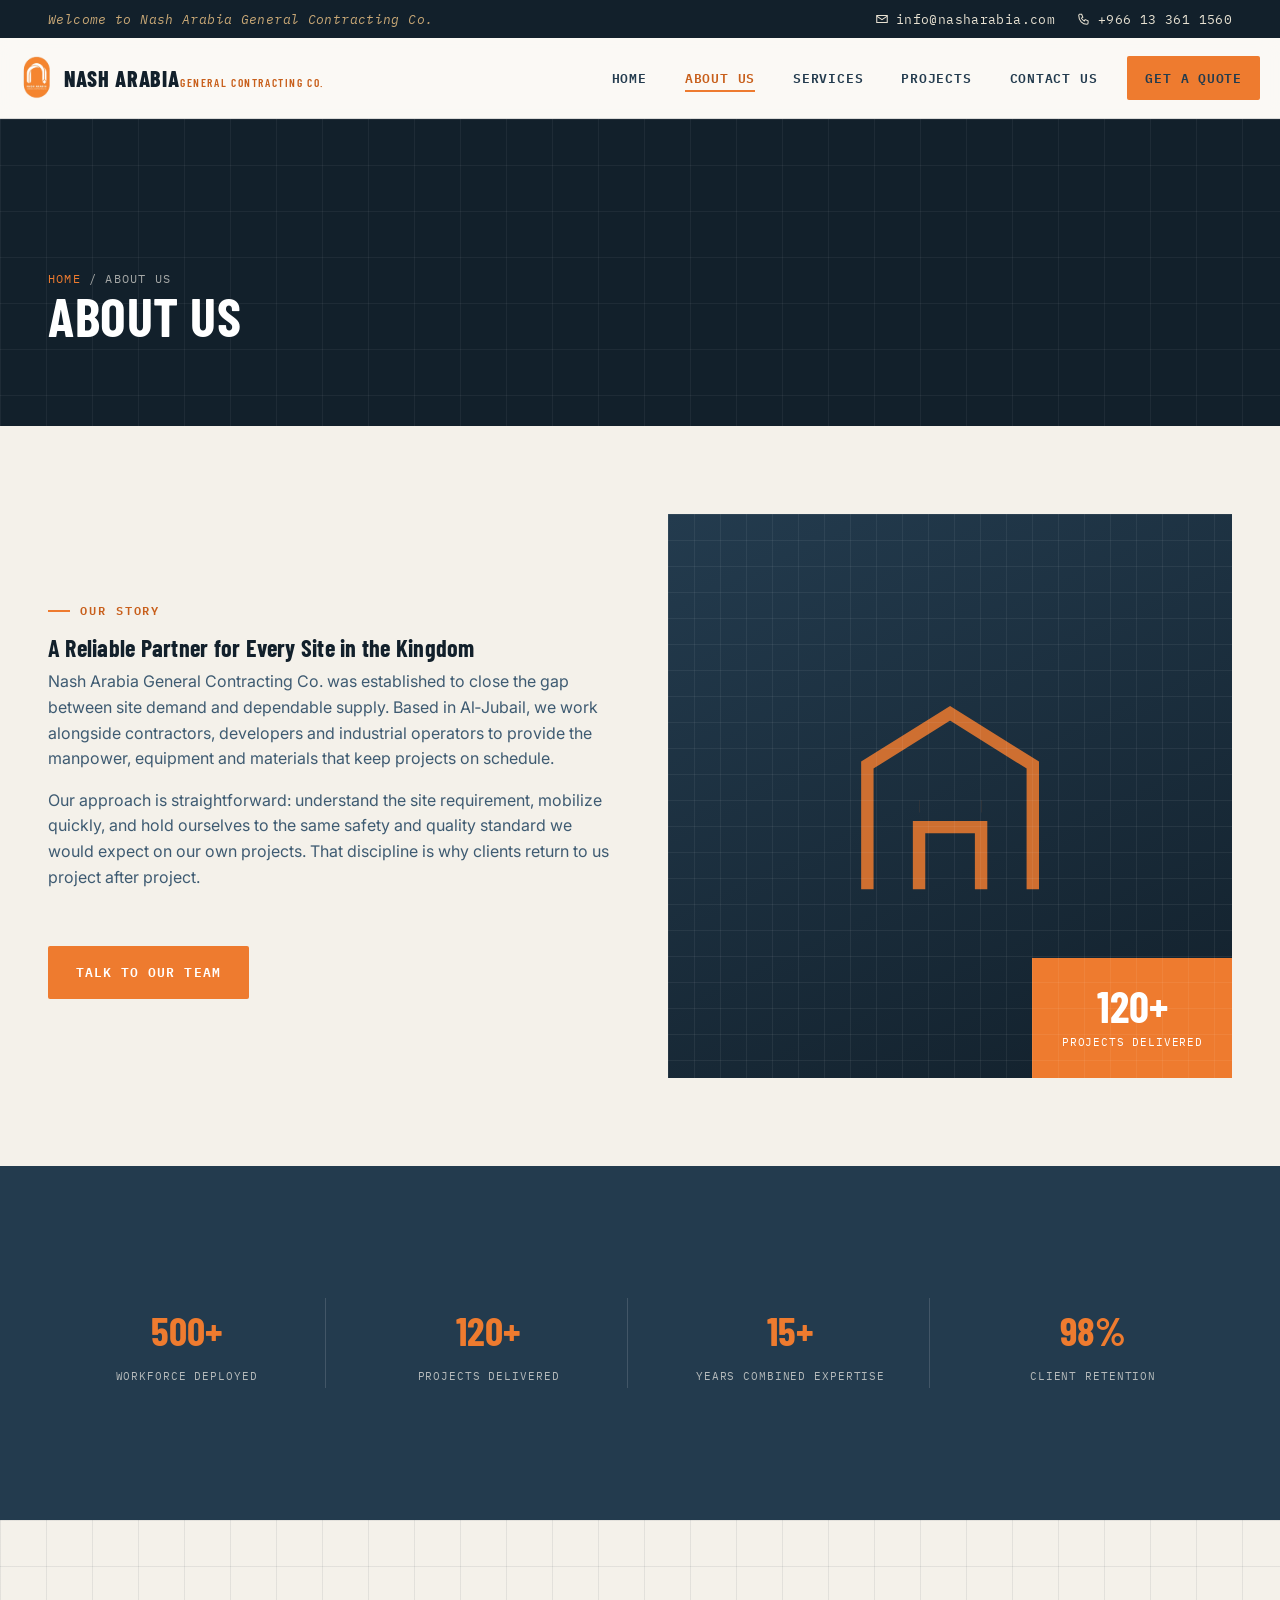
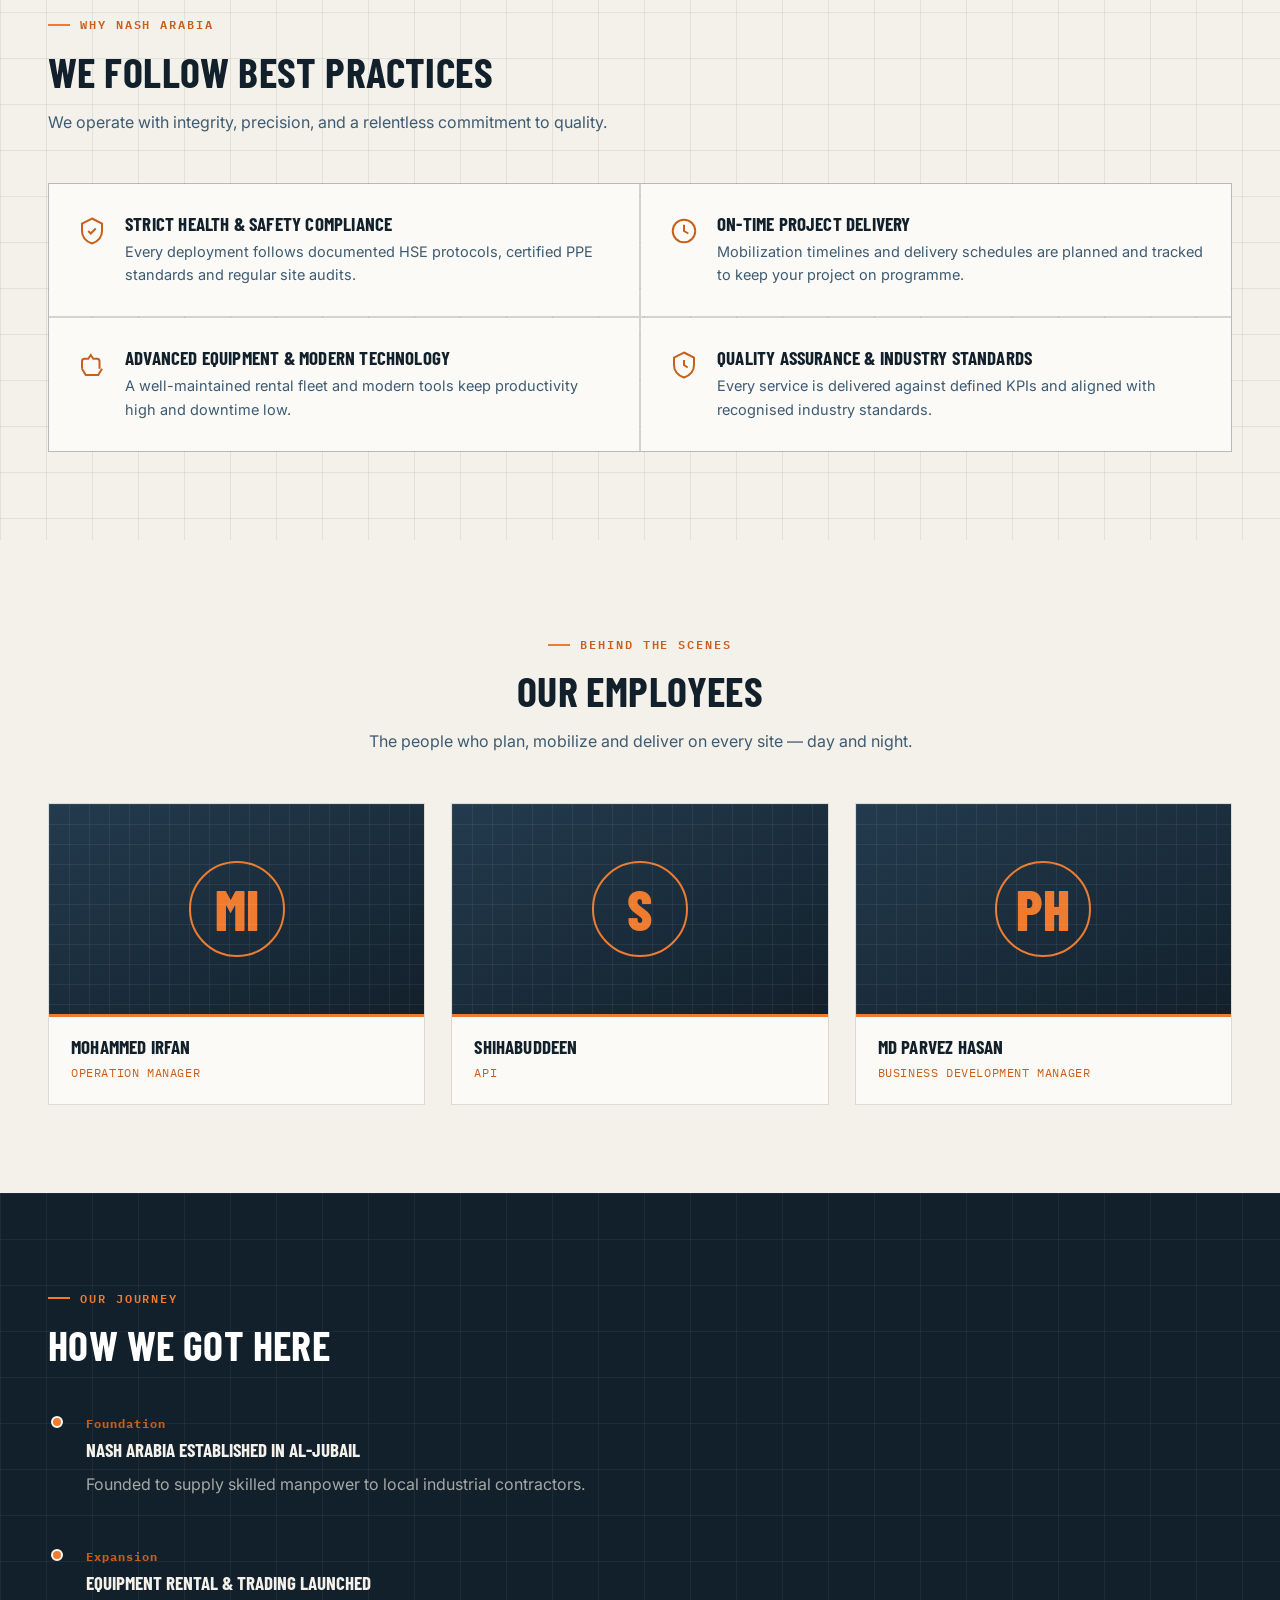
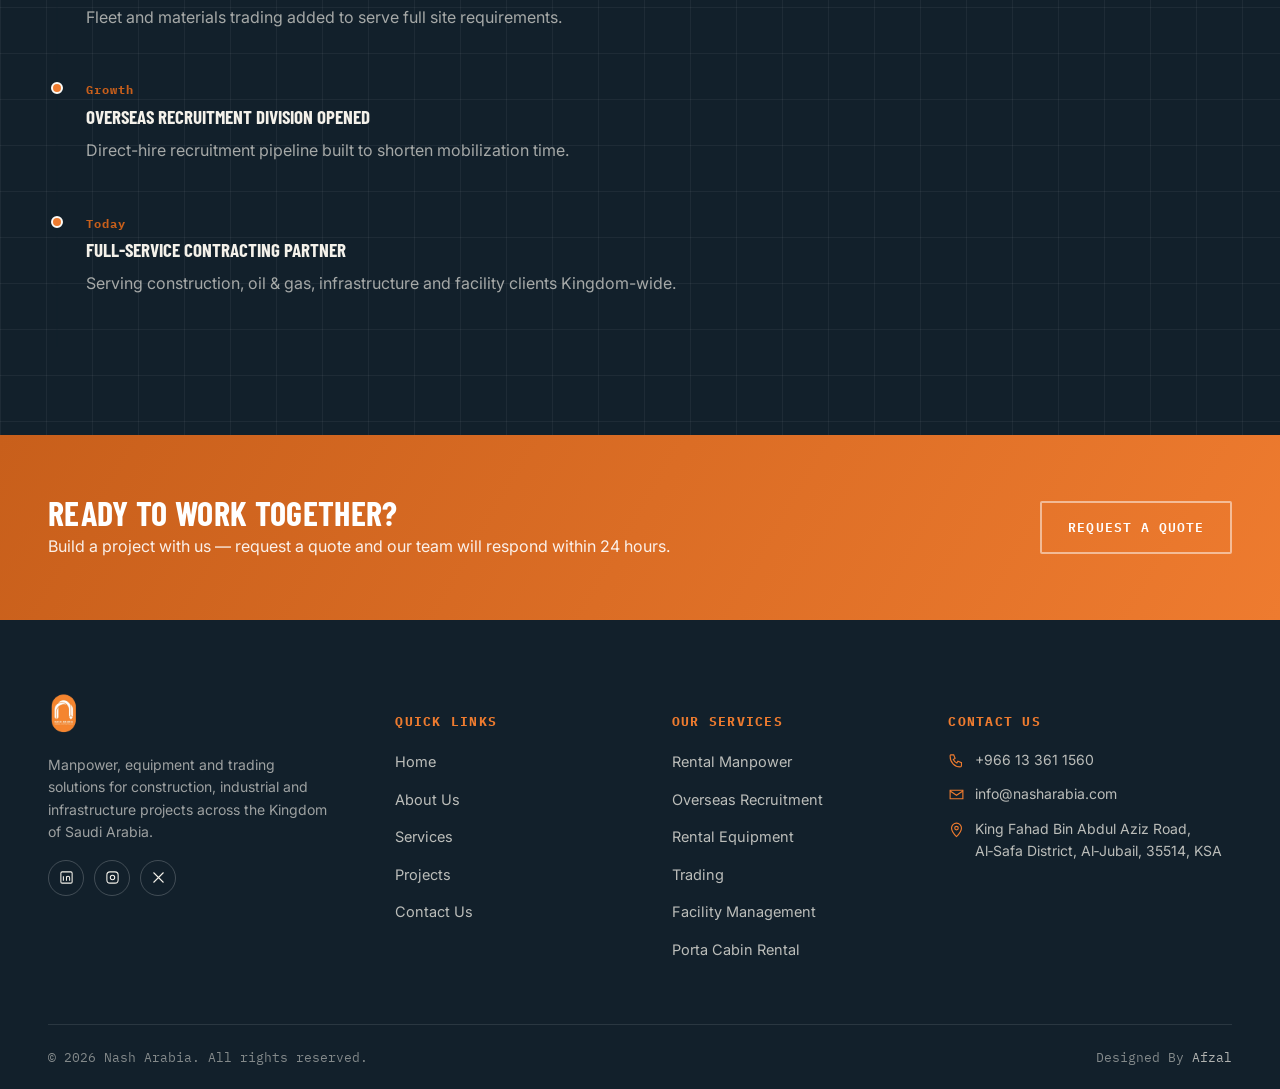
==== about.html @ 028de1a8 "Add files via upload" ====
<!DOCTYPE html>
<html lang="en">
<head>
<meta charset="UTF-8">
<meta name="viewport" content="width=device-width, initial-scale=1.0">
<title>About Us | Nash Arabia General Contracting Co.</title>
<meta name="description" content="Learn about Nash Arabia General Contracting Co. — our story, values, best practices and the team behind our projects across Saudi Arabia.">
<link rel="icon" href="logo.png">
<link rel="stylesheet" href="styles.css">
</head>
<body>

<div class="topbar">
  <div class="container">
    <div class="topbar-left">Welcome to Nash Arabia General Contracting Co.</div>
    <div class="topbar-right">
      <span><svg width="14" height="14" viewBox="0 0 24 24" stroke="currentColor" fill="none" stroke-width="1.8"><path d="M3 6h18v12H3z"/><path d="M3 7l9 6 9-6"/></svg> info@nasharabia.com</span>
      <span><svg width="14" height="14" viewBox="0 0 24 24" stroke="currentColor" fill="none" stroke-width="1.8"><path d="M4 4h4l2 5-2.5 1.5a11 11 0 0 0 5 5L14 13l5 2v4a2 2 0 0 1-2 2C9.3 21 3 14.7 3 6a2 2 0 0 1 1-2z"/></svg> +966 13 361 1560</span>
    </div>
  </div>
</div>

<header class="site-header">
  <div class="container nav">
    <a href="index.html" class="brand">
      <img src="logo.png" alt="Nash Arabia General Contracting Co. logo">
      <span class="brand-word"><span class="l1">NASH ARABIA</span><span class="l2">General Contracting Co.</span></span>
    </a>
    <nav class="nav-links">
      <a href="index.html">Home</a>
      <a href="about.html" class="active">About Us</a>
      <a href="services.html">Services</a>
      <a href="projects.html">Projects</a>
      <a href="contact.html">Contact Us</a>
      <a href="contact.html" class="btn btn-primary nav-cta">Get a Quote</a>
    </nav>
    <button class="nav-toggle" aria-label="Toggle menu"><span></span><span></span><span></span></button>
  </div>
</header>

<section class="page-banner dark-blueprint">
  <div class="container">
    <div class="crumb"><a href="index.html">Home</a> / About Us</div>
    <h1>About Us</h1>
  </div>
</section>

<section>
  <div class="container split">
    <div class="reveal">
      <div class="tag">Our Story</div>
      <h2>A Reliable Partner for Every Site in the Kingdom</h2>
      <p style="color:var(--steel-light);font-size:16px;">Nash Arabia General Contracting Co. was established to close the gap between site demand and dependable supply. Based in Al‑Jubail, we work alongside contractors, developers and industrial operators to provide the manpower, equipment and materials that keep projects on schedule.</p>
      <p style="color:var(--steel-light);font-size:16px;">Our approach is straightforward: understand the site requirement, mobilize quickly, and hold ourselves to the same safety and quality standard we would expect on our own projects. That discipline is why clients return to us project after project.</p>
      <a href="contact.html" class="btn btn-primary mt-40">Talk To Our Team</a>
    </div>
    <div class="reveal">
      <div class="about-visual">
        <div class="about-icon">
          <svg viewBox="0 0 24 24"><path d="M4 21V9l8-5 8 5v12"/><path d="M9 21v-6h6v6"/><path d="M9 13h.01M15 13h.01"/></svg>
        </div>
        <div class="about-badge"><b>120+</b><span>Projects Delivered</span></div>
      </div>
    </div>
  </div>
</section>

<section class="stat-strip">
  <div class="container">
    <div><b>500+</b><span>Workforce Deployed</span></div>
    <div><b>120+</b><span>Projects Delivered</span></div>
    <div><b>15+</b><span>Years Combined Expertise</span></div>
    <div><b>98%</b><span>Client Retention</span></div>
  </div>
</section>

<section class="blueprint-bg">
  <div class="container">
    <div class="section-head reveal">
      <div class="tag">Why Nash Arabia</div>
      <h2>We Follow Best Practices</h2>
      <p>We operate with integrity, precision, and a relentless commitment to quality.</p>
    </div>
    <div class="practice-grid reveal">
      <div class="practice-item">
        <svg viewBox="0 0 24 24"><path d="M12 2l8 4v6c0 5-3.4 8.4-8 10-4.6-1.6-8-5-8-10V6l8-4z"/><path d="M9 12l2 2 4-4"/></svg>
        <div><h4>Strict Health &amp; Safety Compliance</h4><p>Every deployment follows documented HSE protocols, certified PPE standards and regular site audits.</p></div>
      </div>
      <div class="practice-item">
        <svg viewBox="0 0 24 24"><circle cx="12" cy="12" r="9"/><path d="M12 7v5l3.5 2"/></svg>
        <div><h4>On-Time Project Delivery</h4><p>Mobilization timelines and delivery schedules are planned and tracked to keep your project on programme.</p></div>
      </div>
      <div class="practice-item">
        <svg viewBox="0 0 24 24"><path d="M4 15V9a2 2 0 0 1 2-2h3l2-3 2 3h3a2 2 0 0 1 2 2v6"/><path d="M4 15l3 5h10l3-5"/></svg>
        <div><h4>Advanced Equipment &amp; Modern Technology</h4><p>A well-maintained rental fleet and modern tools keep productivity high and downtime low.</p></div>
      </div>
      <div class="practice-item">
        <svg viewBox="0 0 24 24"><path d="M12 2l8 4v6c0 5-3.4 8.4-8 10-4.6-1.6-8-5-8-10V6l8-4z"/><path d="M12 8v4l3 2"/></svg>
        <div><h4>Quality Assurance &amp; Industry Standards</h4><p>Every service is delivered against defined KPIs and aligned with recognised industry standards.</p></div>
      </div>
    </div>
  </div>
</section>

<section>
  <div class="container">
    <div class="section-head center reveal">
      <div class="tag">Behind The Scenes</div>
      <h2>Our Employees</h2>
      <p class="center">The people who plan, mobilize and deliver on every site — day and night.</p>
    </div>
    <div class="team-grid reveal">
      <div class="team-card">
        <div class="team-photo"><span class="initials">MI</span></div>
        <div class="team-info"><h4>Mohammed Irfan</h4><span>Operation Manager</span></div>
      </div>
      <div class="team-card">
        <div class="team-photo"><span class="initials">S</span></div>
        <div class="team-info"><h4>Shihabuddeen</h4><span>API</span></div>
      </div>
      <div class="team-card">
        <div class="team-photo"><span class="initials">PH</span></div>
        <div class="team-info"><h4>MD Parvez Hasan</h4><span>Business Development Manager</span></div>
      </div>
    </div>
  </div>
</section>

<section class="dark-blueprint">
  <div class="container">
    <div class="section-head reveal">
      <div class="tag">Our Journey</div>
      <h2 style="color:var(--white);">How We Got Here</h2>
    </div>
    <ul class="timeline reveal" style="max-width:640px;">
      <li><b>Foundation</b><span>Nash Arabia Established in Al‑Jubail</span><p style="color:rgba(244,241,234,.65);margin-top:6px;">Founded to supply skilled manpower to local industrial contractors.</p></li>
      <li><b>Expansion</b><span>Equipment Rental &amp; Trading Launched</span><p style="color:rgba(244,241,234,.65);margin-top:6px;">Fleet and materials trading added to serve full site requirements.</p></li>
      <li><b>Growth</b><span>Overseas Recruitment Division Opened</span><p style="color:rgba(244,241,234,.65);margin-top:6px;">Direct-hire recruitment pipeline built to shorten mobilization time.</p></li>
      <li><b>Today</b><span>Full-Service Contracting Partner</span><p style="color:rgba(244,241,234,.65);margin-top:6px;">Serving construction, oil &amp; gas, infrastructure and facility clients Kingdom-wide.</p></li>
    </ul>
  </div>
</section>

<section class="cta-banner">
  <div class="container">
    <div>
      <h3>Ready to Work Together?</h3>
      <p>Build a project with us — request a quote and our team will respond within 24 hours.</p>
    </div>
    <a href="contact.html" class="btn btn-outline-light">Request a Quote</a>
  </div>
</section>

<footer>
  <div class="container">
    <div class="footer-grid">
      <div class="footer-brand">
        <img src="logo.png" alt="Nash Arabia logo">
        <p>Manpower, equipment and trading solutions for construction, industrial and infrastructure projects across the Kingdom of Saudi Arabia.</p>
        <div class="footer-social">
          <a href="#" aria-label="LinkedIn"><svg viewBox="0 0 24 24"><rect x="3" y="3" width="18" height="18" rx="2"/><path d="M7 10v7M7 7v.01M12 17v-4.5a2.5 2.5 0 0 1 5 0V17M12 17v-7"/></svg></a>
          <a href="#" aria-label="Instagram"><svg viewBox="0 0 24 24"><rect x="3" y="3" width="18" height="18" rx="5"/><circle cx="12" cy="12" r="3.5"/><path d="M17.5 6.5h.01"/></svg></a>
          <a href="#" aria-label="X"><svg viewBox="0 0 24 24"><path d="M4 4l16 16M20 4L4 20"/></svg></a>
        </div>
      </div>
      <div>
        <h5>Quick Links</h5>
        <ul>
          <li><a href="index.html">Home</a></li>
          <li><a href="about.html">About Us</a></li>
          <li><a href="services.html">Services</a></li>
          <li><a href="projects.html">Projects</a></li>
          <li><a href="contact.html">Contact Us</a></li>
        </ul>
      </div>
      <div>
        <h5>Our Services</h5>
        <ul>
          <li><a href="services.html#manpower">Rental Manpower</a></li>
          <li><a href="services.html#recruitment">Overseas Recruitment</a></li>
          <li><a href="services.html#equipment">Rental Equipment</a></li>
          <li><a href="services.html#trading">Trading</a></li>
          <li><a href="services.html#facility">Facility Management</a></li>
          <li><a href="services.html#cabins">Porta Cabin Rental</a></li>
        </ul>
      </div>
      <div>
        <h5>Contact Us</h5>
        <ul class="foot-contact">
          <li><svg viewBox="0 0 24 24"><path d="M4 4h4l2 5-2.5 1.5a11 11 0 0 0 5 5L14 13l5 2v4a2 2 0 0 1-2 2C9.3 21 3 14.7 3 6a2 2 0 0 1 1-2z"/></svg><span>+966 13 361 1560</span></li>
          <li><svg viewBox="0 0 24 24"><path d="M3 6h18v12H3z"/><path d="M3 7l9 6 9-6"/></svg><span>info@nasharabia.com</span></li>
          <li><svg viewBox="0 0 24 24"><path d="M12 22s7-6.5 7-12a7 7 0 1 0-14 0c0 5.5 7 12 7 12z"/><circle cx="12" cy="10" r="2.5"/></svg><span>King Fahad Bin Abdul Aziz Road, Al‑Safa District, Al‑Jubail, 35514, KSA</span></li>
        </ul>
      </div>
    </div>
    <div class="foot-bottom">
      <span>© 2026 Nash Arabia. All rights reserved.</span>
      <span>Designed By <a href="#">Afzal</a></span>
    </div>
  </div>
</footer>

<script src="script.js"></script>
</body>
</html>
---- styles.css ----
/* ============================================================
   NASH ARABIA — General Contracting Co.
   Design system: Industrial Blueprint
   ============================================================ */

@import url('https://fonts.googleapis.com/css2?family=Barlow+Condensed:wght@500;600;700;800&family=Inter:wght@400;500;600;700&family=IBM+Plex+Mono:wght@500;600&display=swap');

:root{
  --ink:#12202B;
  --steel:#233B4E;
  --steel-light:#3E5B72;
  --concrete:#F4F1EA;
  --concrete-dark:#E7E1D2;
  --paper:#FBFAF6;
  --orange:#EE7B2F;
  --orange-dark:#C85F1B;
  --sand:#C9A876;
  --white:#FFFFFF;
  --line: rgba(18,32,43,0.14);
  --line-soft: rgba(18,32,43,0.08);
  --shadow: 0 12px 32px rgba(18,32,43,0.14);
  --radius: 2px;
  --maxw: 1240px;
}

*,*::before,*::after{box-sizing:border-box;}
html{scroll-behavior:smooth;}
body{
  margin:0;
  font-family:'Inter',sans-serif;
  background:var(--concrete);
  color:var(--ink);
  line-height:1.6;
  -webkit-font-smoothing:antialiased;
}
img{max-width:100%;display:block;}
a{color:inherit;text-decoration:none;}
h1,h2,h3,h4{
  font-family:'Barlow Condensed',sans-serif;
  font-weight:700;
  line-height:1.05;
  margin:0 0 .4em;
  letter-spacing:.01em;
}
p{margin:0 0 1em;}
ul{margin:0;padding:0;list-style:none;}
button{font-family:inherit;cursor:pointer;}
.container{max-width:var(--maxw);margin:0 auto;padding:0 28px;}

:focus-visible{outline:3px solid var(--orange);outline-offset:3px;}

@media (prefers-reduced-motion: reduce){
  *{animation-duration:.001ms !important;animation-iteration-count:1 !important;transition-duration:.001ms !important;scroll-behavior:auto !important;}
}

/* ---------- blueprint texture ---------- */
.blueprint-bg{
  background-image:
    linear-gradient(var(--line-soft) 1px, transparent 1px),
    linear-gradient(90deg, var(--line-soft) 1px, transparent 1px);
  background-size: 46px 46px;
}
.dark-blueprint{
  background-color:var(--ink);
  background-image:
    linear-gradient(rgba(255,255,255,0.05) 1px, transparent 1px),
    linear-gradient(90deg, rgba(255,255,255,0.05) 1px, transparent 1px);
  background-size: 46px 46px;
  color:var(--concrete);
}

/* ---------- eyebrow / spec tag ---------- */
.tag{
  display:inline-flex;
  align-items:center;
  gap:10px;
  font-family:'IBM Plex Mono',monospace;
  font-size:12px;
  font-weight:600;
  letter-spacing:.16em;
  text-transform:uppercase;
  color:var(--orange-dark);
  margin-bottom:14px;
}
.tag::before{content:'';width:22px;height:2px;background:var(--orange);display:inline-block;}
.dark-blueprint .tag{color:var(--orange);}
.dark-blueprint .tag::before{background:var(--orange);}

/* ---------- buttons ---------- */
.btn{
  display:inline-flex;
  align-items:center;
  gap:10px;
  padding:14px 26px;
  font-family:'IBM Plex Mono',monospace;
  font-size:13px;
  font-weight:600;
  letter-spacing:.08em;
  text-transform:uppercase;
  border:2px solid transparent;
  border-radius:var(--radius);
  transition:transform .18s ease, background .18s ease, color .18s ease, border-color .18s ease;
  white-space:nowrap;
}
.btn-primary{background:var(--orange);color:var(--white);}
.btn-primary:hover{background:var(--orange-dark);transform:translateY(-2px);}
.btn-outline{border-color:var(--ink);color:var(--ink);}
.btn-outline:hover{background:var(--ink);color:var(--white);transform:translateY(-2px);}
.btn-outline-light{border-color:rgba(255,255,255,.5);color:var(--white);}
.btn-outline-light:hover{background:var(--white);color:var(--ink);border-color:var(--white);transform:translateY(-2px);}
.btn-block{width:100%;justify-content:center;}

/* ============================================================
   HEADER / NAV
   ============================================================ */
.topbar{
  background:var(--ink);
  color:var(--concrete-dark);
  font-family:'IBM Plex Mono',monospace;
  font-size:12.5px;
  letter-spacing:.03em;
}
.topbar .container{
  display:flex;justify-content:space-between;align-items:center;
  padding-top:9px;padding-bottom:9px;
  flex-wrap:wrap;gap:6px 22px;
}
.topbar a{color:var(--concrete-dark);transition:color .15s ease;}
.topbar a:hover{color:var(--orange);}
.topbar-left{color:var(--sand);font-style:italic;}
.topbar-right{display:flex;gap:22px;align-items:center;}
.topbar-right span{display:inline-flex;align-items:center;gap:7px;}

header.site-header{
  position:sticky;top:0;z-index:100;
  background:rgba(251,250,246,0.92);
  backdrop-filter:blur(10px);
  border-bottom:1px solid var(--line);
}
.nav{
  display:flex;align-items:center;justify-content:space-between;
  padding:14px 0;
}
.brand{display:flex;align-items:center;gap:12px;}
.brand img{height:52px;width:auto;}
.brand-word{font-family:'Barlow Condensed',sans-serif;line-height:1;}
.brand-word .l1{font-size:22px;font-weight:800;letter-spacing:.04em;color:var(--ink);}
.brand-word .l2{font-size:11.5px;font-weight:600;letter-spacing:.14em;color:var(--orange-dark);text-transform:uppercase;}

.nav-links{display:flex;align-items:center;gap:6px;}
.nav-links a{
  font-family:'IBM Plex Mono',monospace;
  font-size:13px;font-weight:600;letter-spacing:.06em;text-transform:uppercase;
  padding:10px 16px;position:relative;color:var(--steel);
  transition:color .15s ease;
}
.nav-links a::after{
  content:'';position:absolute;left:16px;right:16px;bottom:6px;height:2px;
  background:var(--orange);transform:scaleX(0);transform-origin:left;
  transition:transform .2s ease;
}
.nav-links a:hover,.nav-links a.active{color:var(--orange-dark);}
.nav-links a:hover::after,.nav-links a.active::after{transform:scaleX(1);}
.nav-cta{margin-left:8px;}

.nav-toggle{display:none;background:none;border:2px solid var(--ink);padding:8px 10px;border-radius:var(--radius);}
.nav-toggle span{display:block;width:22px;height:2px;background:var(--ink);margin:4px 0;}

@media (max-width:960px){
  .nav-toggle{display:block;}
  .nav-links{
    position:absolute;top:100%;left:0;right:0;
    background:var(--paper);
    flex-direction:column;align-items:stretch;
    padding:10px 22px 22px;
    border-bottom:1px solid var(--line);
    display:none;
    box-shadow:var(--shadow);
  }
  .nav-links.open{display:flex;}
  .nav-links a{padding:14px 4px;border-bottom:1px solid var(--line-soft);}
  .nav-cta{margin:12px 0 0;}
  .topbar-left{display:none;}
}

/* ============================================================
   HERO + 3D CUBE
   ============================================================ */
.hero{
  position:relative;
  overflow:hidden;
  padding:80px 0 90px;
}
.hero .container{
  display:grid;
  grid-template-columns:1.05fr .95fr;
  gap:40px;
  align-items:center;
}
.hero h1{
  font-size:clamp(40px,5.6vw,68px);
  color:var(--white);
  text-transform:uppercase;
  margin-bottom:.22em;
}
.hero h1 em{font-style:normal;color:var(--orange);}
.hero .lede{
  color:rgba(244,241,234,0.82);
  font-size:17px;
  max-width:520px;
  margin-bottom:28px;
}
.hero-ctas{display:flex;gap:16px;flex-wrap:wrap;margin-bottom:38px;}
.hero-stats{display:flex;gap:0;border-top:1px solid rgba(255,255,255,.18);padding-top:22px;flex-wrap:wrap;}
.hero-stats div{padding-right:34px;margin-right:34px;border-right:1px solid rgba(255,255,255,.18);}
.hero-stats div:last-child{border-right:none;margin-right:0;padding-right:0;}
.hero-stats b{display:block;font-family:'Barlow Condensed',sans-serif;font-size:30px;color:var(--orange);line-height:1;}
.hero-stats span{font-family:'IBM Plex Mono',monospace;font-size:11px;letter-spacing:.08em;text-transform:uppercase;color:rgba(244,241,234,.7);}

/* --- cube --- */
.cube-stage{
  display:flex;justify-content:center;align-items:center;
  height:400px;
  perspective:1500px;
}
.cube-hint{
  text-align:center;font-family:'IBM Plex Mono',monospace;font-size:11px;
  letter-spacing:.12em;text-transform:uppercase;color:rgba(244,241,234,.55);
  margin-top:6px;
}
.cube{
  position:relative;
  width:230px;height:230px;
  transform-style:preserve-3d;
  transform:rotateX(-24deg) rotateY(35deg);
  animation:cubeSpin 16s linear infinite;
  transition:transform .12s ease-out;
  will-change:transform;
}
.cube-stage:hover .cube, .cube.is-active{animation-play-state:paused;}
@keyframes cubeSpin{
  from{transform:rotateX(-24deg) rotateY(0deg);}
  to{transform:rotateX(-24deg) rotateY(360deg);}
}
.cube__face{
  position:absolute;width:230px;height:230px;
  display:flex;flex-direction:column;align-items:center;justify-content:center;
  gap:10px;text-align:center;padding:18px;
  background:linear-gradient(155deg, rgba(35,59,78,0.92), rgba(18,32,43,0.96));
  border:1px solid rgba(238,123,47,0.35);
  color:var(--concrete);
  backface-visibility:hidden;
  transition:background .2s ease, border-color .2s ease;
}
.cube__face:hover{background:linear-gradient(155deg, rgba(238,123,47,0.92), rgba(200,95,27,0.95));border-color:var(--white);}
.cube__face svg{width:34px;height:34px;stroke:var(--orange);fill:none;stroke-width:1.6;transition:stroke .2s ease;}
.cube__face:hover svg{stroke:var(--white);}
.cube__face .fn{font-family:'IBM Plex Mono',monospace;font-size:10px;letter-spacing:.14em;color:var(--sand);text-transform:uppercase;}
.cube__face .ft{font-family:'Barlow Condensed',sans-serif;font-size:18px;font-weight:700;letter-spacing:.01em;text-transform:uppercase;}
.cube__face--front{transform:translateZ(115px);}
.cube__face--back{transform:rotateY(180deg) translateZ(115px);}
.cube__face--right{transform:rotateY(90deg) translateZ(115px);}
.cube__face--left{transform:rotateY(-90deg) translateZ(115px);}
.cube__face--top{transform:rotateX(90deg) translateZ(115px);}
.cube__face--bottom{transform:rotateX(-90deg) translateZ(115px);}

/* ============================================================
   SECTION SCAFFOLDING
   ============================================================ */
section{padding:88px 0;}
.section-head{max-width:640px;margin-bottom:48px;}
.section-head h2{font-size:clamp(28px,3.6vw,42px);text-transform:uppercase;}
.section-head p{color:var(--steel-light);font-size:16px;}
.split-head{
  display:flex;justify-content:space-between;align-items:flex-end;gap:24px;flex-wrap:wrap;
}

/* page header banner (inner pages) */
.page-banner{
  padding:150px 0 60px;
  position:relative;
}
.page-banner h1{
  color:var(--white);font-size:clamp(34px,5vw,54px);text-transform:uppercase;
}
.crumb{
  font-family:'IBM Plex Mono',monospace;font-size:12px;letter-spacing:.1em;
  color:rgba(244,241,234,.65);text-transform:uppercase;
}
.crumb a{color:var(--orange);}

/* ---------- practices / features ---------- */
.practice-grid{
  display:grid;grid-template-columns:repeat(2,1fr);gap:2px;
  background:var(--line);border:1px solid var(--line);
}
.practice-item{
  background:var(--paper);padding:30px 28px;display:flex;gap:18px;align-items:flex-start;
}
.practice-item svg{width:30px;height:30px;flex:none;stroke:var(--orange-dark);fill:none;stroke-width:1.6;margin-top:2px;}
.practice-item h4{font-size:19px;text-transform:uppercase;margin-bottom:6px;}
.practice-item p{color:var(--steel-light);font-size:14.5px;margin:0;}

/* ---------- employees ---------- */
.team-grid{display:grid;grid-template-columns:repeat(3,1fr);gap:26px;}
.team-card{
  background:var(--paper);border:1px solid var(--line);position:relative;overflow:hidden;
  transition:transform .2s ease, box-shadow .2s ease;
}
.team-card:hover{transform:translateY(-6px);box-shadow:var(--shadow);}
.team-photo{
  height:210px;
  background:linear-gradient(155deg,var(--steel),var(--ink));
  display:flex;align-items:center;justify-content:center;position:relative;
}
.team-photo .initials{
  font-family:'Barlow Condensed',sans-serif;font-size:56px;font-weight:800;color:var(--orange);
  border:2px solid var(--orange);width:96px;height:96px;border-radius:50%;
  display:flex;align-items:center;justify-content:center;
}
.team-photo::after{
  content:'';position:absolute;inset:0;
  background-image:linear-gradient(rgba(255,255,255,.06) 1px, transparent 1px),linear-gradient(90deg, rgba(255,255,255,.06) 1px, transparent 1px);
  background-size:20px 20px;
}
.team-info{padding:20px 22px;border-top:3px solid var(--orange);}
.team-info h4{font-size:19px;text-transform:uppercase;margin-bottom:2px;}
.team-info span{font-family:'IBM Plex Mono',monospace;font-size:12px;letter-spacing:.05em;color:var(--orange-dark);text-transform:uppercase;}

/* ---------- services ---------- */
.services-grid{display:grid;grid-template-columns:repeat(3,1fr);gap:24px;}
.service-card{
  background:var(--paper);border:1px solid var(--line);padding:32px 26px;
  transition:transform .2s ease, box-shadow .2s ease, border-color .2s ease;
  position:relative;
}
.service-card:hover{transform:translateY(-6px);box-shadow:var(--shadow);border-color:var(--orange);}
.service-card .ic{
  width:56px;height:56px;border:1.5px solid var(--orange);border-radius:50%;
  display:flex;align-items:center;justify-content:center;margin-bottom:20px;
}
.service-card svg{width:26px;height:26px;stroke:var(--orange-dark);fill:none;stroke-width:1.6;}
.service-card h3{font-size:21px;text-transform:uppercase;margin-bottom:8px;}
.service-card p{color:var(--steel-light);font-size:14.5px;margin-bottom:14px;}
.service-card .more{
  font-family:'IBM Plex Mono',monospace;font-size:12px;letter-spacing:.08em;text-transform:uppercase;color:var(--orange-dark);
  display:inline-flex;align-items:center;gap:6px;
}

/* ---------- projects ---------- */
.projects-grid{display:grid;grid-template-columns:repeat(3,1fr);gap:24px;}
.project-card{
  background:var(--ink);position:relative;overflow:hidden;aspect-ratio:4/3.1;
  display:flex;flex-direction:column;justify-content:flex-end;
}
.project-card .pv{
  position:absolute;inset:0;opacity:.9;
}
.project-card .ov{
  position:relative;z-index:2;padding:22px;
  background:linear-gradient(0deg, rgba(18,32,43,.94) 5%, rgba(18,32,43,0) 90%);
}
.project-card .pf{font-family:'IBM Plex Mono',monospace;font-size:11px;letter-spacing:.1em;color:var(--orange);text-transform:uppercase;margin-bottom:6px;}
.project-card h4{color:var(--white);font-size:21px;text-transform:uppercase;margin-bottom:4px;}
.project-card p{color:rgba(244,241,234,.7);font-size:13.5px;margin:0;}
.project-tags{display:flex;gap:8px;flex-wrap:wrap;margin-top:20px;}
.filter-tag{
  font-family:'IBM Plex Mono',monospace;font-size:12px;letter-spacing:.06em;text-transform:uppercase;
  padding:9px 16px;border:1.5px solid var(--line);background:var(--paper);transition:.15s ease;
}
.filter-tag:hover,.filter-tag.active{background:var(--ink);color:var(--white);border-color:var(--ink);}

/* ---------- testimonials ---------- */
.testi-wrap{position:relative;max-width:760px;margin:0 auto;text-align:center;}
.testi-slide{display:none;}
.testi-slide.active{display:block;animation:fadeUp .5s ease;}
@keyframes fadeUp{from{opacity:0;transform:translateY(14px);}to{opacity:1;transform:translateY(0);}}
.quote-mark{font-family:'Barlow Condensed',sans-serif;font-size:74px;color:var(--orange);line-height:.5;display:block;margin-bottom:6px;}
.testi-slide p{font-size:19px;color:var(--ink);font-style:italic;max-width:600px;margin:0 auto 26px;}
.testi-person{display:flex;align-items:center;justify-content:center;gap:14px;}
.testi-avatar{
  width:52px;height:52px;border-radius:50%;background:var(--ink);color:var(--orange);
  display:flex;align-items:center;justify-content:center;font-family:'Barlow Condensed',sans-serif;font-weight:700;font-size:19px;
}
.testi-person b{display:block;font-family:'Barlow Condensed',sans-serif;font-size:17px;text-transform:uppercase;}
.testi-person span{font-family:'IBM Plex Mono',monospace;font-size:11.5px;color:var(--steel-light);}
.testi-nav{display:flex;justify-content:center;gap:10px;margin-top:34px;}
.testi-nav button{
  width:11px;height:11px;border-radius:50%;border:1.5px solid var(--orange-dark);background:transparent;padding:0;
}
.testi-nav button.active{background:var(--orange);}

/* ---------- CTA banner ---------- */
.cta-banner{
  background:linear-gradient(120deg,var(--orange-dark),var(--orange));
  color:var(--white);padding:60px 0;
}
.cta-banner .container{display:flex;justify-content:space-between;align-items:center;gap:24px;flex-wrap:wrap;}
.cta-banner h3{font-size:clamp(24px,3vw,34px);text-transform:uppercase;margin-bottom:4px;}
.cta-banner p{margin:0;color:rgba(255,255,255,.9);}

/* ---------- FAQ ---------- */
.faq-list{max-width:820px;margin:0 auto;border-top:1px solid var(--line);}
.faq-item{border-bottom:1px solid var(--line);}
.faq-q{
  width:100%;display:flex;justify-content:space-between;align-items:center;gap:16px;
  background:none;border:none;text-align:left;padding:24px 4px;
  font-family:'Barlow Condensed',sans-serif;font-size:19px;font-weight:600;color:var(--ink);text-transform:uppercase;
}
.faq-q .plus{
  flex:none;width:26px;height:26px;border:1.5px solid var(--orange);border-radius:50%;position:relative;transition:transform .25s ease;
}
.faq-q .plus::before,.faq-q .plus::after{
  content:'';position:absolute;background:var(--orange-dark);
}
.faq-q .plus::before{top:50%;left:6px;right:6px;height:2px;transform:translateY(-50%);}
.faq-q .plus::after{left:50%;top:6px;bottom:6px;width:2px;transform:translateX(-50%);transition:opacity .2s ease;}
.faq-item.open .plus{transform:rotate(45deg);border-color:var(--orange-dark);}
.faq-a{max-height:0;overflow:hidden;transition:max-height .3s ease;}
.faq-a p{padding:0 4px 24px;color:var(--steel-light);font-size:15px;max-width:680px;margin:0;}

/* ---------- contact ---------- */
.contact-grid{display:grid;grid-template-columns:.85fr 1.15fr;gap:40px;}
.contact-info{background:var(--ink);color:var(--concrete);padding:42px 34px;position:relative;}
.contact-info h3{color:var(--white);font-size:26px;text-transform:uppercase;}
.contact-row{display:flex;gap:16px;padding:20px 0;border-top:1px solid rgba(255,255,255,.14);}
.contact-row:first-of-type{border-top:none;margin-top:8px;}
.contact-row svg{width:22px;height:22px;stroke:var(--orange);fill:none;stroke-width:1.6;flex:none;margin-top:3px;}
.contact-row b{display:block;font-family:'IBM Plex Mono',monospace;font-size:11px;letter-spacing:.1em;color:var(--sand);text-transform:uppercase;margin-bottom:4px;}
.contact-row a,.contact-row span{color:var(--concrete);font-size:15px;}
.map-frame{margin-top:24px;border:1px solid rgba(255,255,255,.16);height:180px;overflow:hidden;}
.map-frame iframe{width:100%;height:100%;border:0;filter:grayscale(.3) contrast(1.05);}

.form-card{background:var(--paper);border:1px solid var(--line);padding:42px;}
.form-row{display:grid;grid-template-columns:1fr 1fr;gap:20px;margin-bottom:20px;}
.field{display:flex;flex-direction:column;gap:8px;}
.field.full{grid-column:1/-1;}
.field label{font-family:'IBM Plex Mono',monospace;font-size:12px;letter-spacing:.06em;text-transform:uppercase;color:var(--steel);}
.field input,.field textarea{
  border:1.5px solid var(--line);background:var(--white);padding:13px 14px;font-family:'Inter',sans-serif;font-size:14.5px;color:var(--ink);
  transition:border-color .15s ease;
}
.field input:focus,.field textarea:focus{border-color:var(--orange);outline:none;}
.field textarea{resize:vertical;min-height:130px;}
.form-note{font-size:13px;color:var(--steel-light);margin-top:14px;}
.form-success{
  display:none;margin-top:16px;padding:14px 16px;background:#EAF6EC;border:1px solid #8FCB9C;color:#256B34;
  font-family:'IBM Plex Mono',monospace;font-size:13px;
}
.form-success.show{display:block;}

/* ---------- footer ---------- */
footer{background:var(--ink);color:rgba(244,241,234,.75);padding:70px 0 0;}
.footer-grid{display:grid;grid-template-columns:1.3fr 1fr 1fr 1.2fr;gap:40px;padding-bottom:50px;border-bottom:1px solid rgba(255,255,255,.1);}
.footer-brand img{height:48px;margin-bottom:16px;}
.footer-brand p{font-size:14px;max-width:280px;color:rgba(244,241,234,.62);}
.footer-social{display:flex;gap:10px;margin-top:16px;}
.footer-social a{
  width:36px;height:36px;border:1px solid rgba(255,255,255,.2);border-radius:50%;
  display:flex;align-items:center;justify-content:center;transition:.15s ease;
}
.footer-social a:hover{background:var(--orange);border-color:var(--orange);}
.footer-social svg{width:15px;height:15px;stroke:var(--concrete);fill:none;stroke-width:1.7;}
footer h5{font-family:'IBM Plex Mono',monospace;font-size:12.5px;letter-spacing:.1em;text-transform:uppercase;color:var(--orange);margin-bottom:18px;}
footer ul li{margin-bottom:12px;}
footer ul a{font-size:14.5px;color:rgba(244,241,234,.75);transition:color .15s ease;}
footer ul a:hover{color:var(--orange);}
.foot-contact li{display:flex;gap:10px;align-items:flex-start;font-size:14px;}
.foot-contact svg{width:17px;height:17px;stroke:var(--orange);fill:none;stroke-width:1.6;flex:none;margin-top:3px;}
.foot-bottom{
  padding:22px 0;display:flex;justify-content:space-between;align-items:center;gap:12px;flex-wrap:wrap;
  font-family:'IBM Plex Mono',monospace;font-size:12.5px;color:rgba(244,241,234,.5);
}
.foot-bottom a{color:rgba(244,241,234,.7);}

/* ---------- misc page sections ---------- */
.split{display:grid;grid-template-columns:1fr 1fr;gap:56px;align-items:center;}
.about-visual{
  aspect-ratio:1/1;background:linear-gradient(155deg,var(--steel),var(--ink));position:relative;overflow:hidden;
}
.about-visual::after{
  content:'';position:absolute;inset:0;
  background-image:linear-gradient(rgba(255,255,255,.06) 1px, transparent 1px),linear-gradient(90deg, rgba(255,255,255,.06) 1px, transparent 1px);
  background-size:26px 26px;
}
.about-badge{
  position:absolute;bottom:-1px;right:-1px;background:var(--orange);color:var(--white);padding:26px 30px;text-align:center;
}
.about-badge b{display:block;font-family:'Barlow Condensed',sans-serif;font-size:44px;line-height:1;}
.about-badge span{font-family:'IBM Plex Mono',monospace;font-size:10.5px;letter-spacing:.08em;text-transform:uppercase;}
.about-icon{
  width:100%;height:100%;display:flex;align-items:center;justify-content:center;
}
.about-icon svg{width:44%;height:44%;stroke:var(--orange);fill:none;stroke-width:1.2;opacity:.85;}

.stat-strip{background:var(--steel);color:var(--white);}
.stat-strip .container{display:grid;grid-template-columns:repeat(4,1fr);gap:24px;padding:44px 28px;}
.stat-strip div{text-align:center;border-right:1px solid rgba(255,255,255,.14);}
.stat-strip div:last-child{border-right:none;}
.stat-strip b{display:block;font-family:'Barlow Condensed',sans-serif;font-size:40px;color:var(--orange);}
.stat-strip span{font-family:'IBM Plex Mono',monospace;font-size:11px;letter-spacing:.08em;text-transform:uppercase;color:rgba(244,241,234,.7);}

.value-list{display:flex;flex-direction:column;gap:0;margin-top:24px;}
.value-list li{display:flex;gap:16px;padding:18px 0;border-top:1px solid var(--line);}
.value-list li:first-child{border-top:none;}
.value-list svg{width:22px;height:22px;stroke:var(--orange-dark);fill:none;stroke-width:1.7;flex:none;margin-top:2px;}
.value-list b{display:block;font-family:'Barlow Condensed',sans-serif;font-size:17px;text-transform:uppercase;}
.value-list p{margin:2px 0 0;font-size:14px;color:var(--steel-light);}

.timeline{border-left:2px solid var(--line);margin-left:8px;}
.timeline li{position:relative;padding:0 0 34px 28px;}
.timeline li::before{content:'';position:absolute;left:-7px;top:2px;width:12px;height:12px;border-radius:50%;background:var(--orange);border:2px solid var(--paper);}
.timeline b{display:block;font-family:'IBM Plex Mono',monospace;color:var(--orange-dark);font-size:12px;letter-spacing:.08em;}
.timeline span{font-family:'Barlow Condensed',sans-serif;font-size:19px;text-transform:uppercase;font-weight:700;display:block;margin-top:2px;}

/* logo strip */
.logo-strip{display:flex;justify-content:space-between;align-items:center;flex-wrap:wrap;gap:26px;opacity:.6;}
.logo-strip span{font-family:'Barlow Condensed',sans-serif;font-size:20px;font-weight:700;letter-spacing:.05em;color:var(--steel);text-transform:uppercase;}

/* reveal-on-scroll */
.reveal{opacity:0;transform:translateY(24px);transition:opacity .6s ease, transform .6s ease;}
.reveal.in{opacity:1;transform:translateY(0);}

/* utility */
.center{text-align:center;margin-left:auto;margin-right:auto;}
.mt-40{margin-top:40px;}
.text-orange{color:var(--orange-dark);}

@media (max-width:1080px){
  .practice-grid{grid-template-columns:1fr;}
  .team-grid,.services-grid,.projects-grid{grid-template-columns:repeat(2,1fr);}
  .footer-grid{grid-template-columns:1fr 1fr;}
  .stat-strip .container{grid-template-columns:repeat(2,1fr);}
}
@media (max-width:860px){
  .hero .container{grid-template-columns:1fr;}
  .cube-stage{height:320px;}
  .split{grid-template-columns:1fr;}
  .contact-grid{grid-template-columns:1fr;}
  .form-row{grid-template-columns:1fr;}
}
@media (max-width:640px){
  .team-grid,.services-grid,.projects-grid{grid-template-columns:1fr;}
  .footer-grid{grid-template-columns:1fr;gap:32px;}
  .cta-banner .container{flex-direction:column;align-items:flex-start;}
  .hero-stats div{margin-right:20px;padding-right:20px;}
}
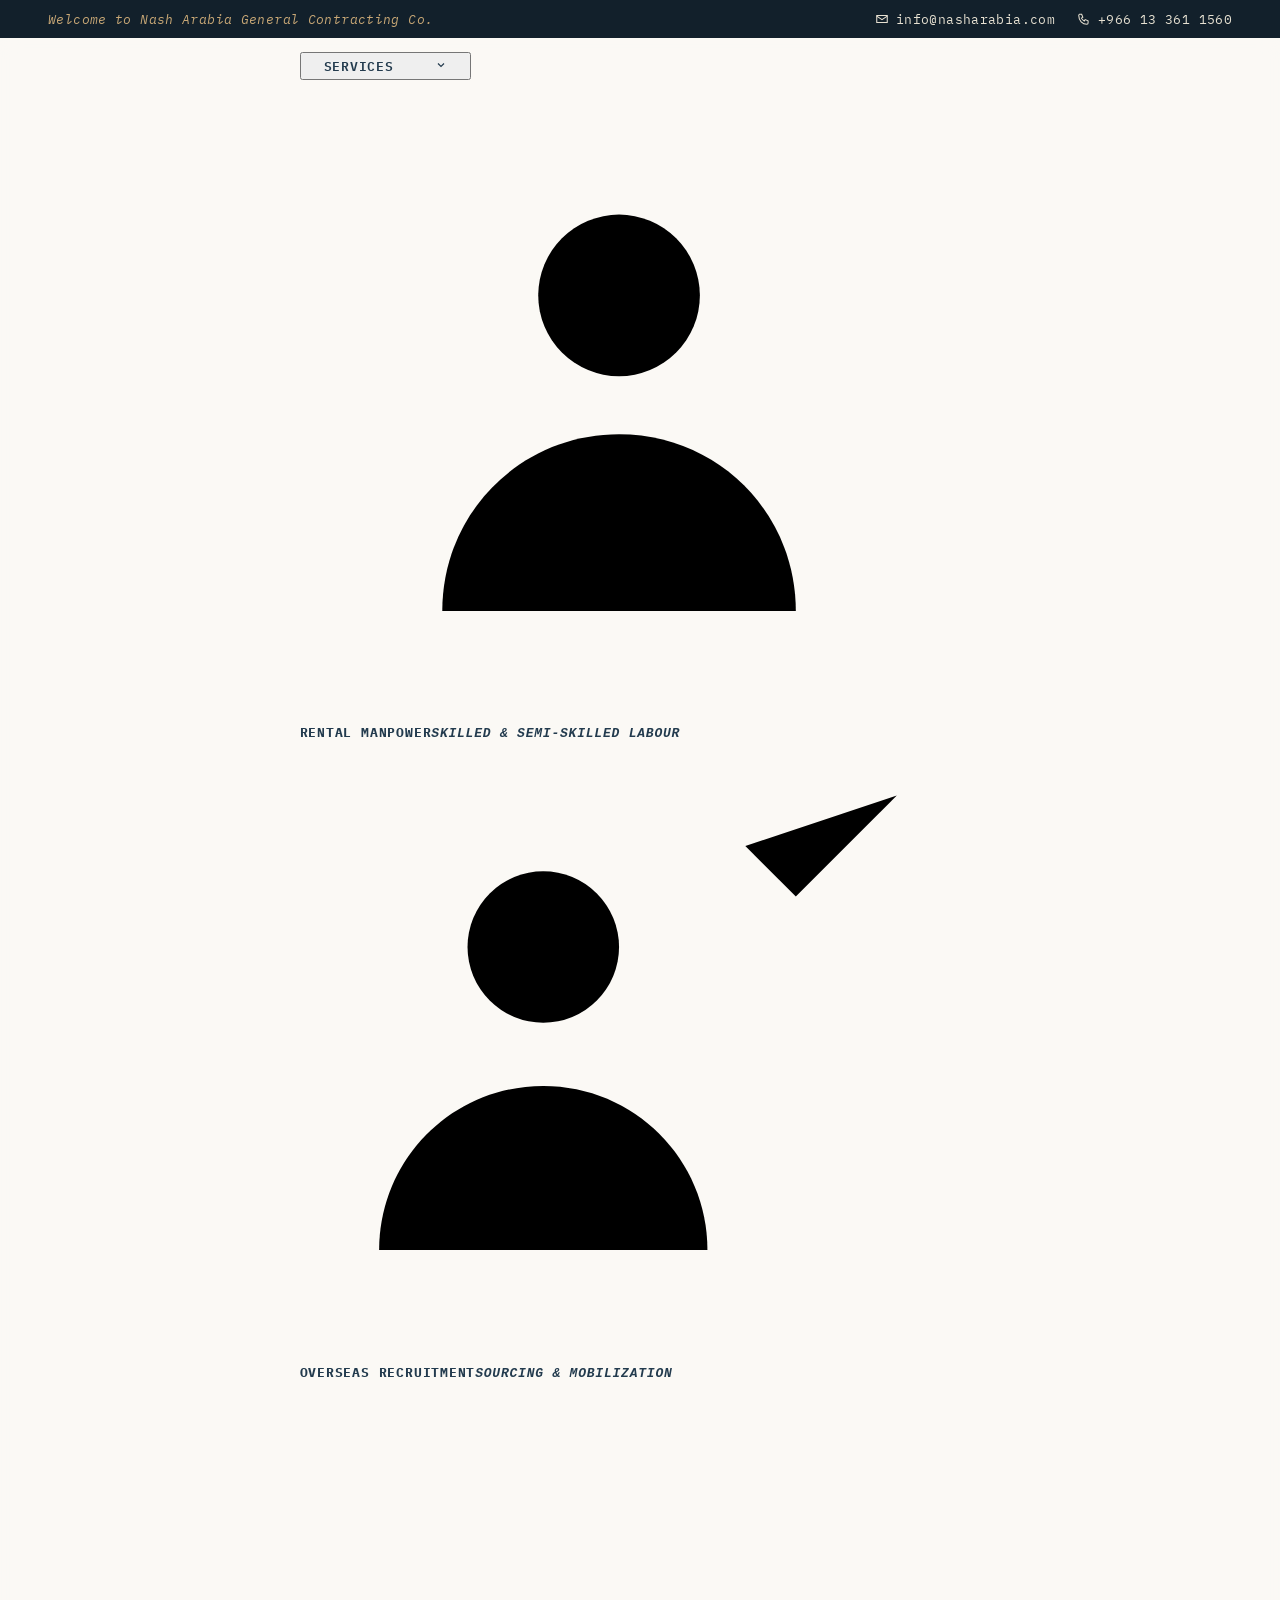
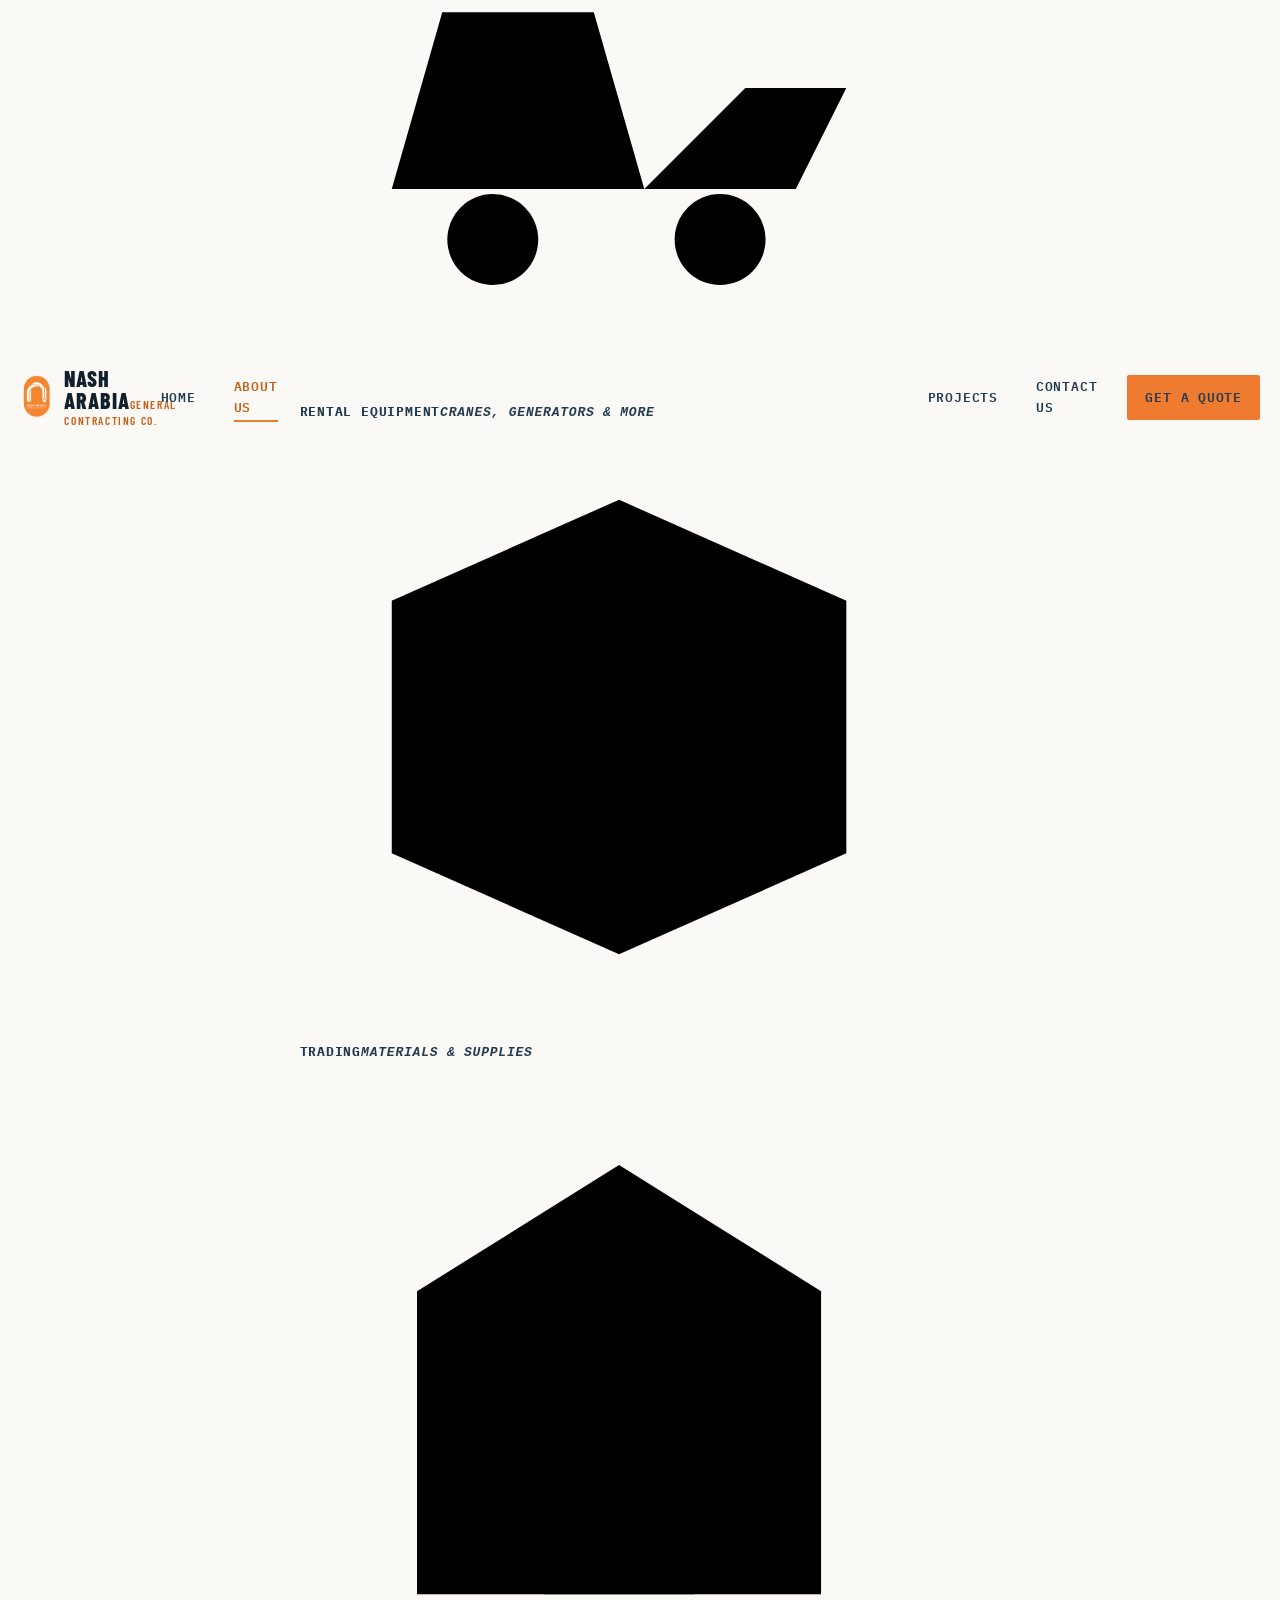
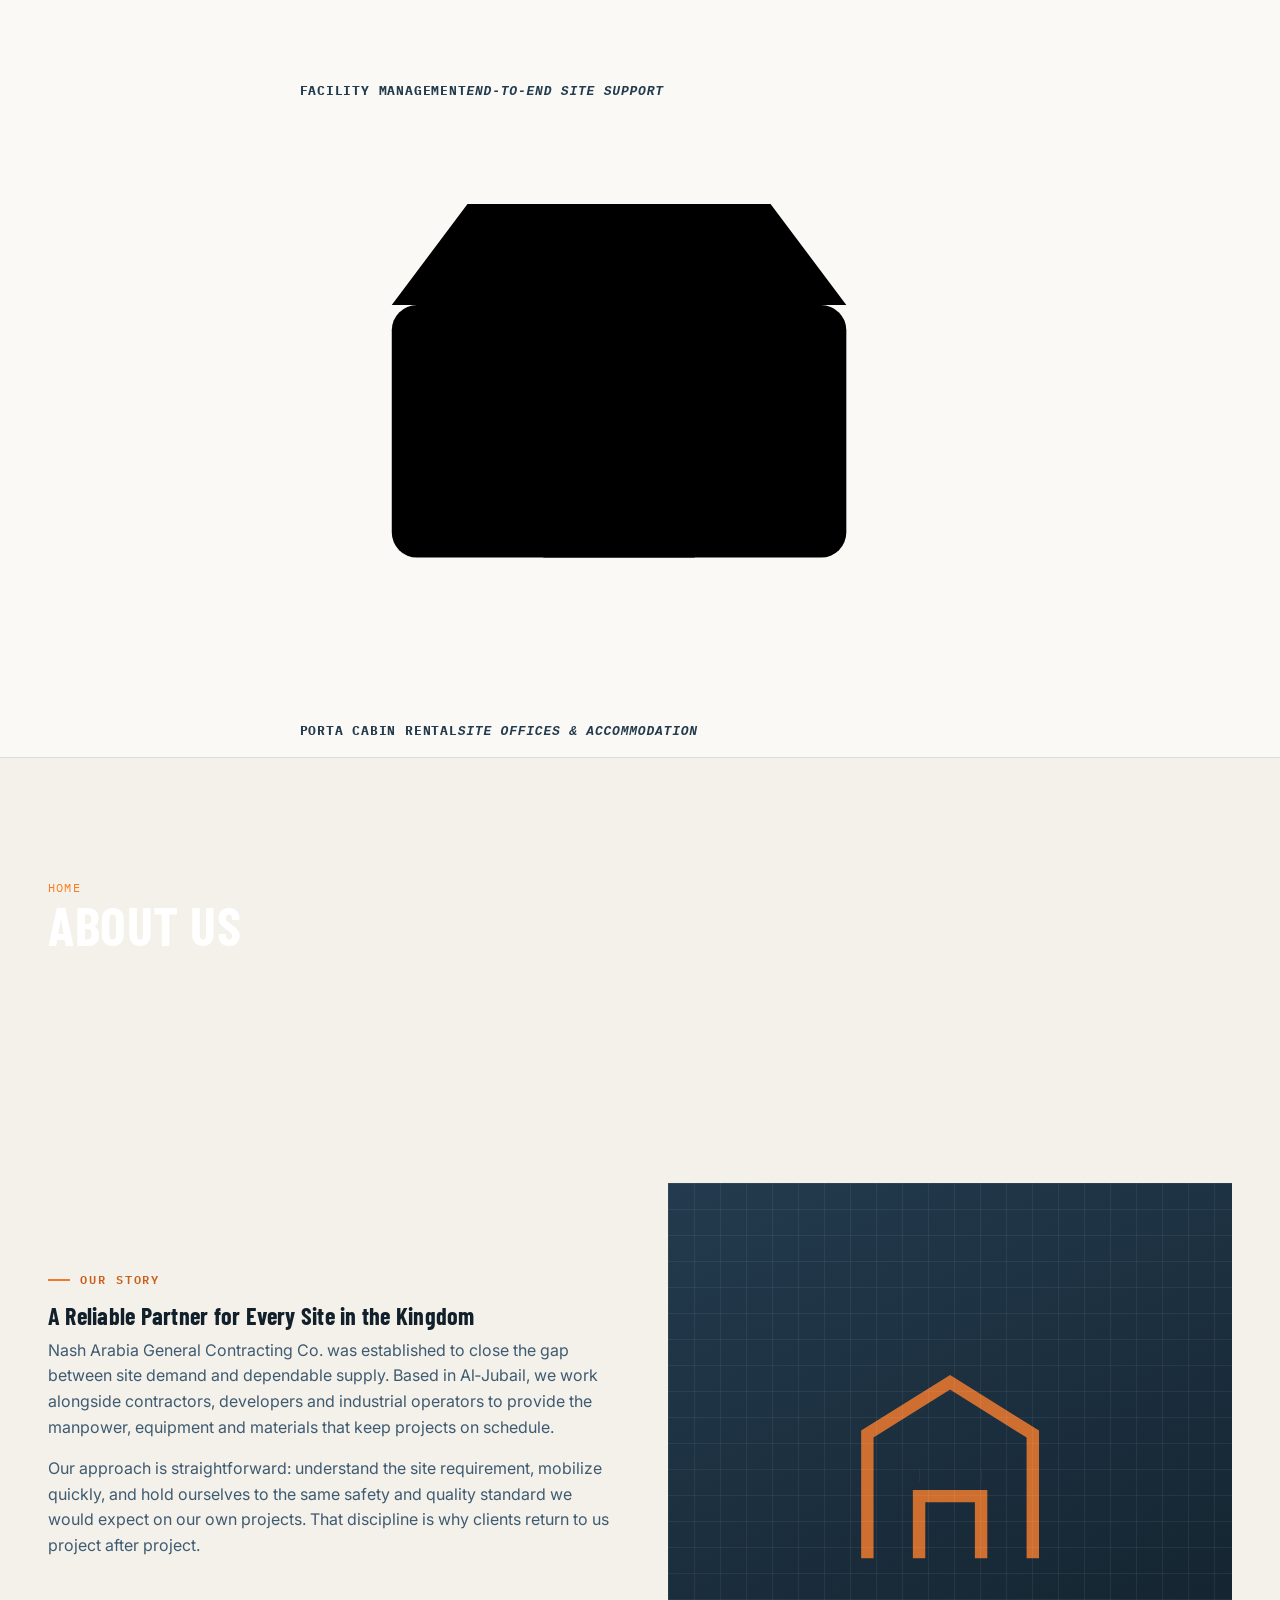
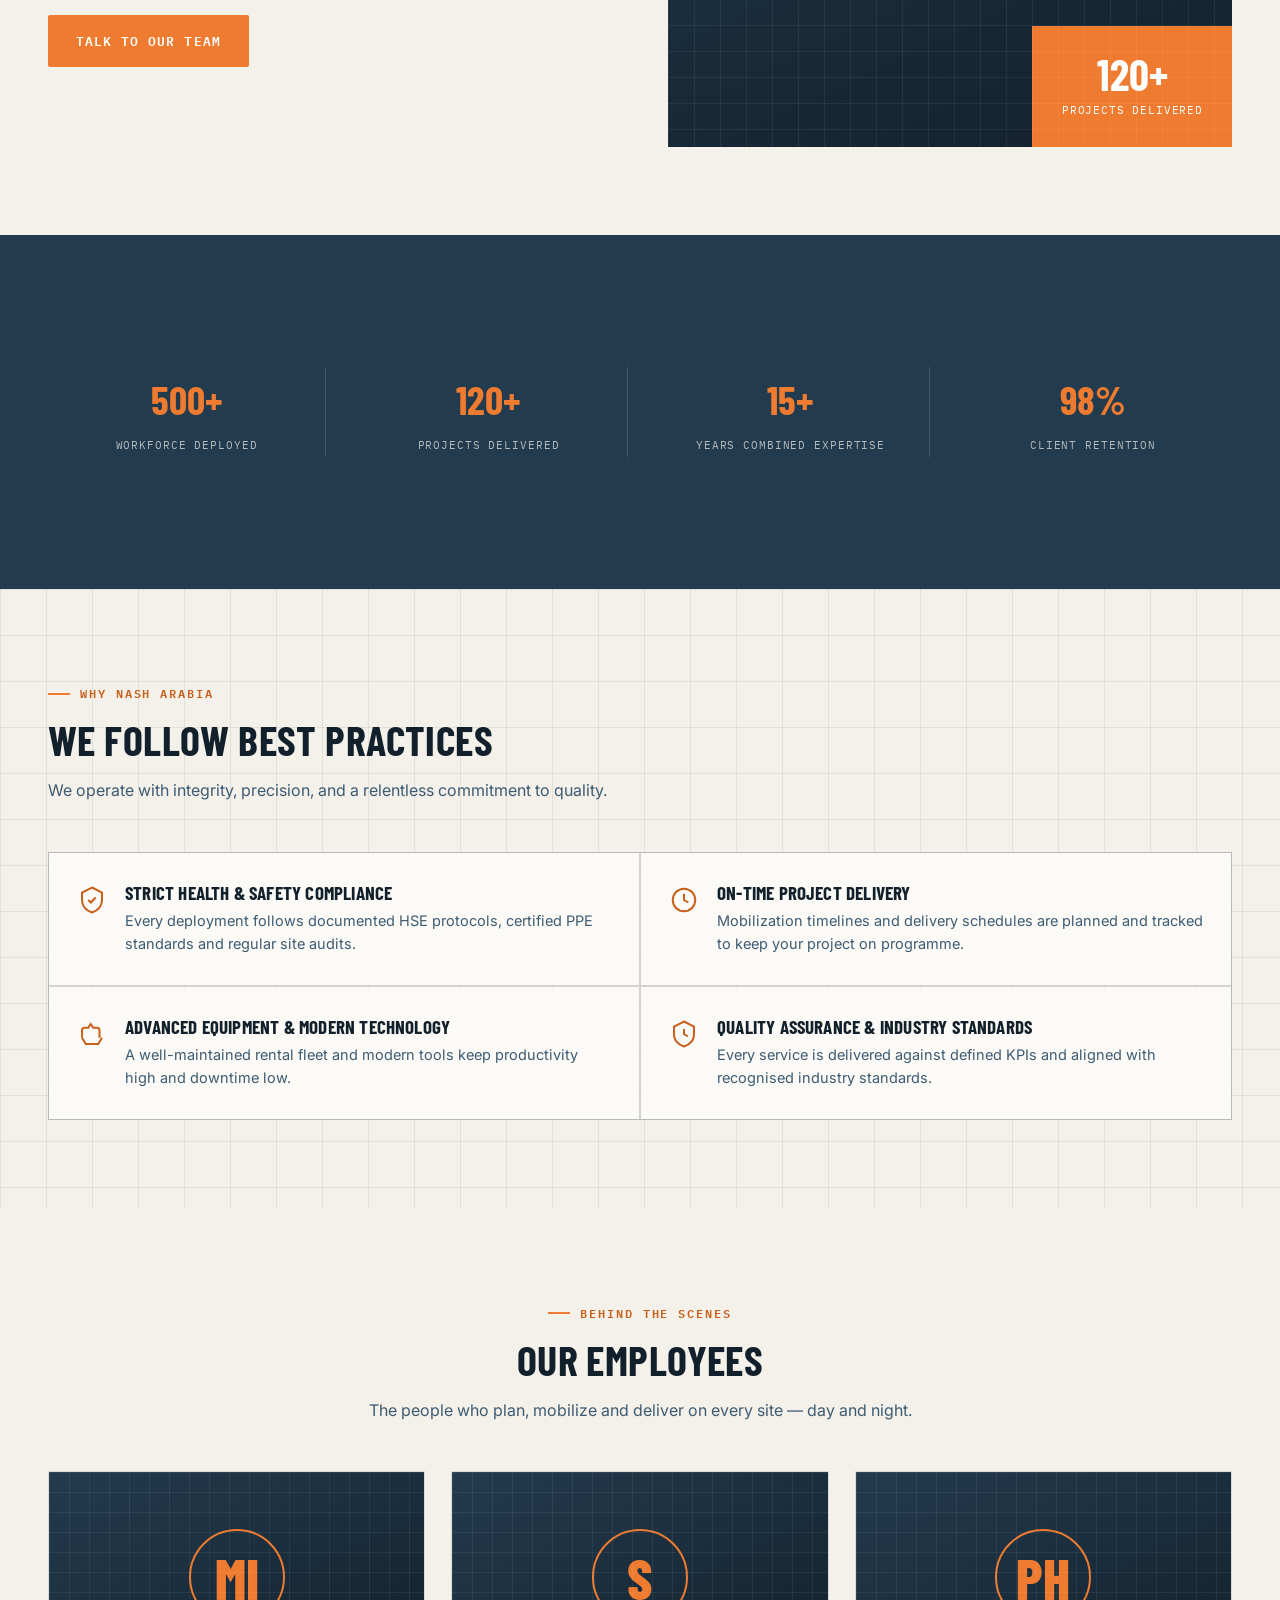
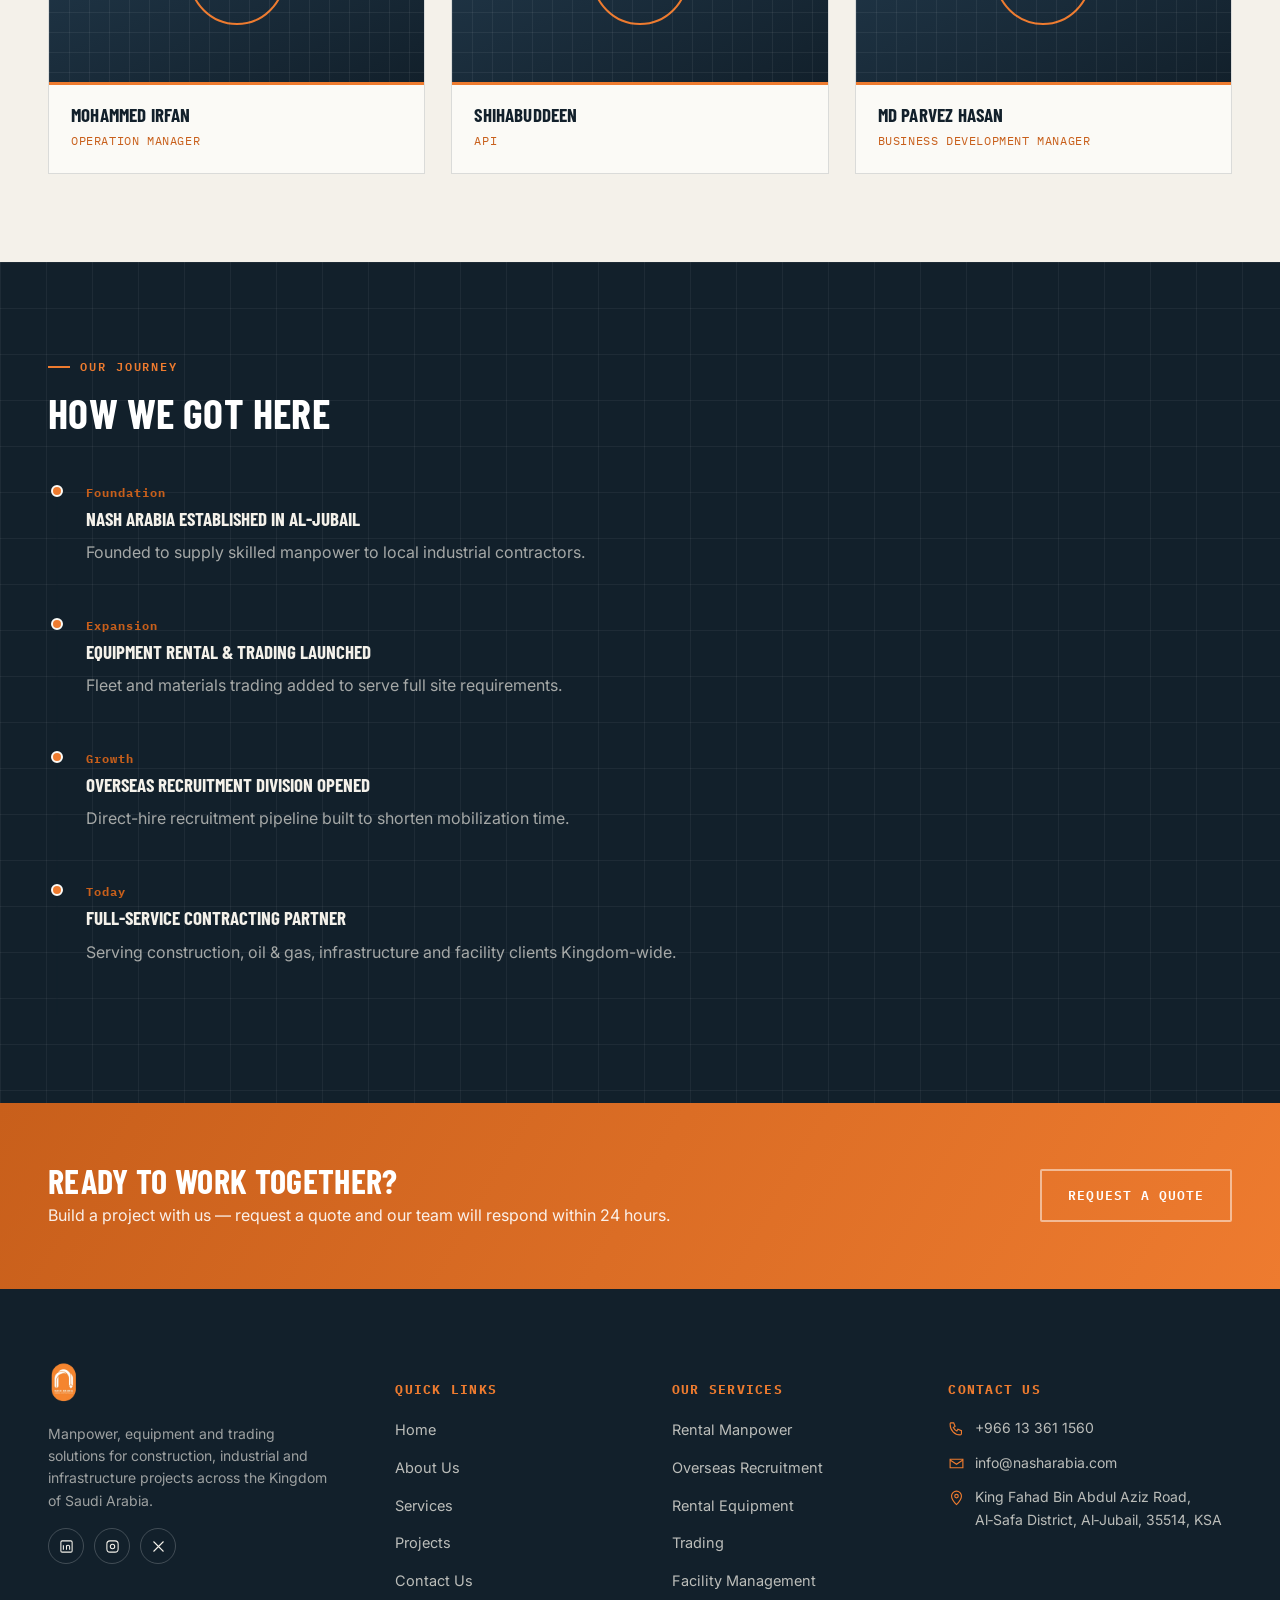
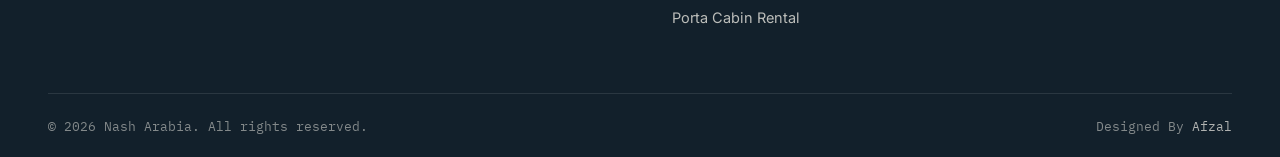
==== commit 4b5dcfc2: "Refactor navigation and update services links" ====
--- a/about.html
+++ b/about.html
@@ -29,7 +29,38 @@
     <nav class="nav-links">
       <a href="index.html">Home</a>
       <a href="about.html" class="active">About Us</a>
-      <a href="services.html">Services</a>
+     <div class="nav-item has-dropdown">
+        <button class="nav-drop-toggle" type="button" aria-expanded="false">
+            <span> <a href="services.html">Services</span>
+          <svg class="chev" viewBox="0 0 24 24" width="12" height="12" stroke="currentColor" fill="none" stroke-width="2.4"><path d="M6 9l6 6 6-6"/></svg>
+        </button>
+        <div class="nav-dropdown">
+          <a href="manpower.html">
+            <svg viewBox="0 0 24 24"><circle cx="12" cy="7.5" r="3.2"/><path d="M5 20c0-3.9 3.1-7 7-7s7 3.1 7 7"/></svg>
+            <span><b>Rental Manpower</b><em>Skilled &amp; semi-skilled labour</em></span>
+          </a>
+          <a href="overseas_recruitment.html">
+            <svg viewBox="0 0 24 24"><circle cx="9" cy="8" r="3"/><path d="M2.5 20c0-3.6 2.9-6.5 6.5-6.5s6.5 2.9 6.5 6.5"/><path d="M17 4l2 2 4-4"/></svg>
+            <span><b>Overseas Recruitment</b><em>Sourcing &amp; mobilization</em></span>
+          </a>
+          <a href="rental_equipment.html">
+            <svg viewBox="0 0 24 24"><path d="M3 16l2-7h6l2 7"/><circle cx="7" cy="18" r="1.8"/><circle cx="16" cy="18" r="1.8"/><path d="M13 16h6l2-4h-4"/></svg>
+            <span><b>Rental Equipment</b><em>Cranes, generators &amp; more</em></span>
+          </a>
+          <a href="trading.html">
+            <svg viewBox="0 0 24 24"><path d="M3 7l9-4 9 4-9 4-9-4z"/><path d="M3 7v10l9 4 9-4V7"/><path d="M12 11v10"/></svg>
+            <span><b>Trading</b><em>Materials &amp; supplies</em></span>
+          </a>
+          <a href="facility_management.html">
+            <svg viewBox="0 0 24 24"><path d="M4 21V9l8-5 8 5v12"/><path d="M9 21v-6h6v6"/></svg>
+            <span><b>Facility Management</b><em>End-to-end site support</em></span>
+          </a>
+          <a href="porta_cabin_rental.html">
+            <svg viewBox="0 0 24 24"><rect x="3" y="8" width="18" height="10" rx="1"/><path d="M3 8l3-4h12l3 4"/><path d="M9 18v-5h6v5"/></svg>
+            <span><b>Porta Cabin Rental</b><em>Site offices &amp; accommodation</em></span>
+          </a>
+        </div>
+      </div>
       <a href="projects.html">Projects</a>
       <a href="contact.html">Contact Us</a>
       <a href="contact.html" class="btn btn-primary nav-cta">Get a Quote</a>
@@ -38,11 +69,24 @@
   </div>
 </header>
 
-<section class="page-banner dark-blueprint">
-  <div class="container">
-    <div class="crumb"><a href="index.html">Home</a> / About Us</div>
-    <h1>About Us</h1>
-  </div>
+<section class="page-banner"
+    style="
+        background:
+        /* linear-gradient(rgba(10,25,40,0.75), rgba(10,25,40,0.75)), */
+        url('images/aboutusbg.png');
+        background-size: cover;
+        background-position: center;
+        background-repeat: no-repeat;
+        padding: 120px 0;
+        color: #fff;
+    ">
+    
+    <div class="container">
+        <div class="crumb">
+            <a href="index.html" style="color:#ff7a1a;">Home</a> / About Us
+        </div>
+        <h1>About Us</h1>
+    </div>
 </section>
 
 <section>
@@ -174,14 +218,14 @@
         </ul>
       </div>
       <div>
-        <h5>Our Services</h5>
+         <h5>Our Services</h5>
         <ul>
-          <li><a href="services.html#manpower">Rental Manpower</a></li>
-          <li><a href="services.html#recruitment">Overseas Recruitment</a></li>
-          <li><a href="services.html#equipment">Rental Equipment</a></li>
-          <li><a href="services.html#trading">Trading</a></li>
-          <li><a href="services.html#facility">Facility Management</a></li>
-          <li><a href="services.html#cabins">Porta Cabin Rental</a></li>
+          <li><a href="manpower.html">Rental Manpower</a></li>
+          <li><a href="overseas_recruitment.html">Overseas Recruitment</a></li>
+          <li><a href="rental_equipment.html">Rental Equipment</a></li>
+          <li><a href="trading.html">Trading</a></li>
+          <li><a href="facility_management.html">Facility Management</a></li>
+          <li><a href="porta_cabin_rental.html">Porta Cabin Rental</a></li>
         </ul>
       </div>
       <div>
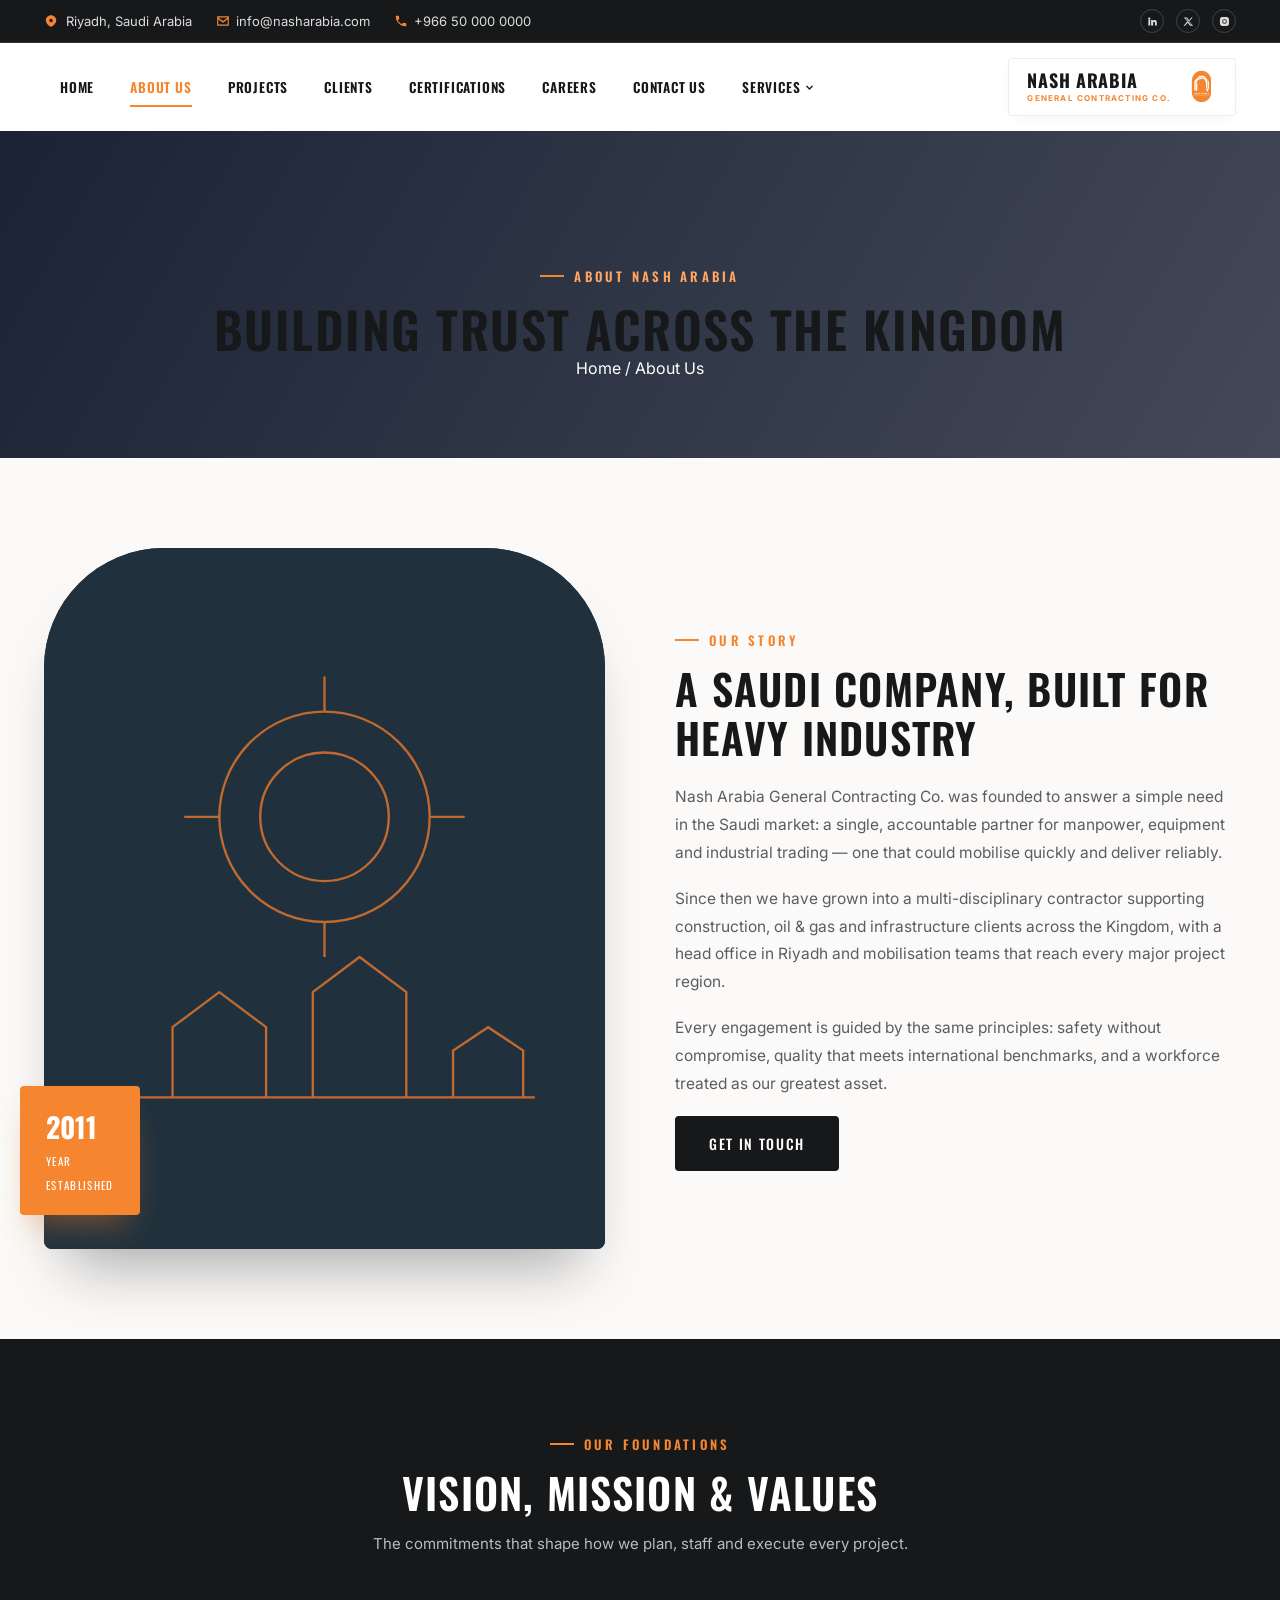
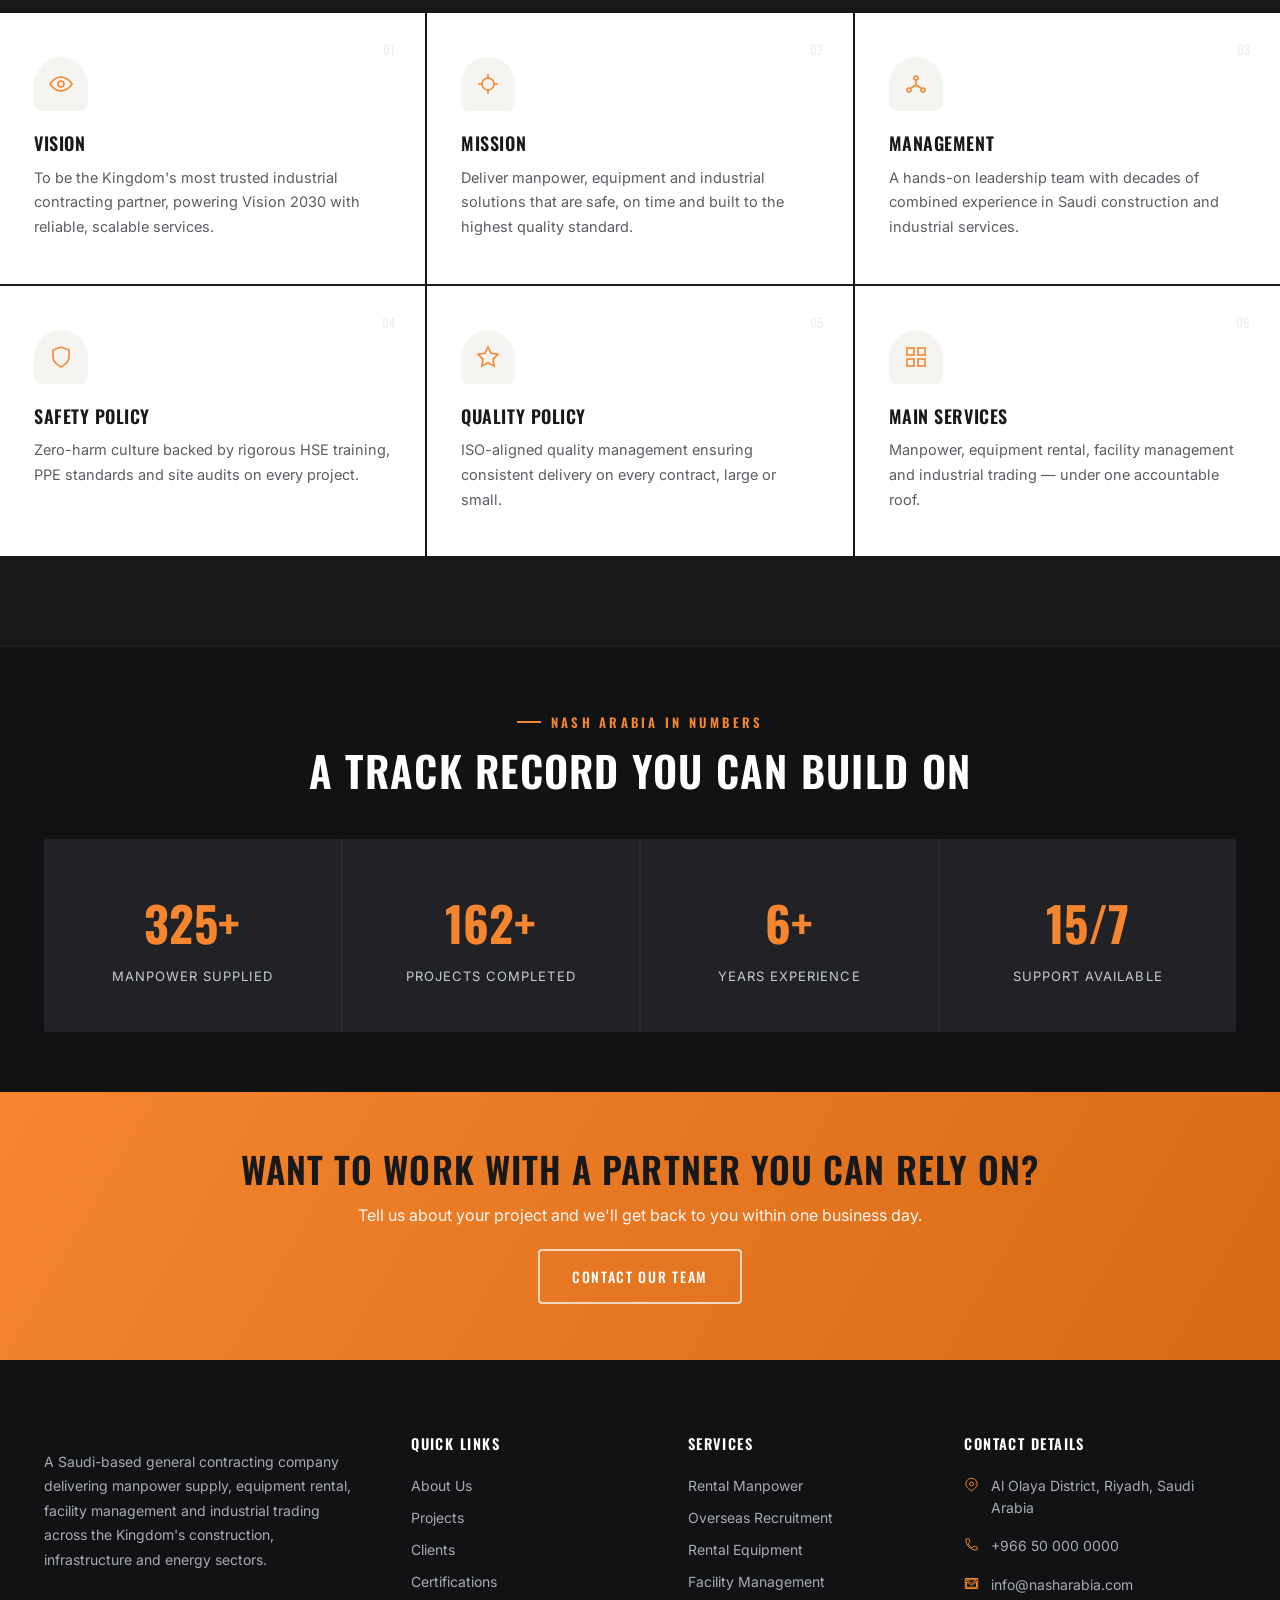
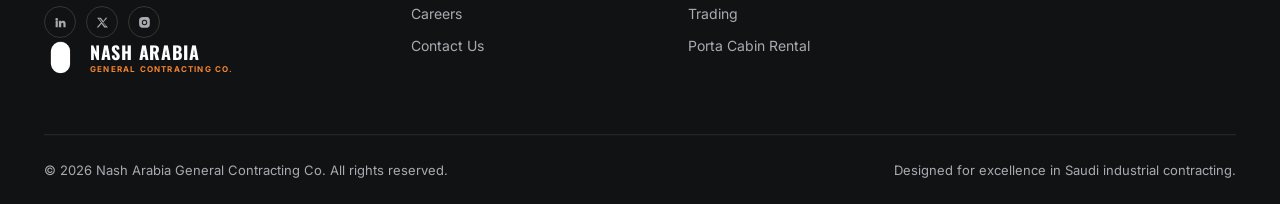
==== commit 53e9402e: "Update about.html" ====
--- a/about.html
+++ b/about.html
@@ -4,246 +4,130 @@
 <meta charset="UTF-8">
 <meta name="viewport" content="width=device-width, initial-scale=1.0">
 <title>About Us | Nash Arabia General Contracting Co.</title>
-<meta name="description" content="Learn about Nash Arabia General Contracting Co. — our story, values, best practices and the team behind our projects across Saudi Arabia.">
-<link rel="icon" href="logo.png">
-<link rel="stylesheet" href="styles.css">
+<meta name="description" content="Learn about Nash Arabia General Contracting Co. — our vision, mission, leadership, safety and quality policies serving Saudi Arabia's industrial sector.">
+<link rel="icon" href="data:image/svg+xml,%3Csvg xmlns='http://www.w3.org/2000/svg' viewBox='0 0 60 74'%3E%3Cpath d='M6 74V30C6 14.5 16.5 4 30 4S54 14.5 54 30V74H41V32c0-6-4.5-11-11-11s-11 5-11 11v42H6z' fill='%23E8792D'/%3E%3C/svg%3E">
+<link rel="preconnect" href="https://fonts.googleapis.com">
+<link rel="preconnect" href="https://fonts.gstatic.com" crossorigin>
+<link href="https://fonts.googleapis.com/css2?family=Oswald:wght@500;600;700&family=Inter:wght@400;500;600;700;800&display=swap" rel="stylesheet">
+<link rel="stylesheet" href="css/style.css">
+<noscript><style>.reveal{opacity:1!important;transform:none!important}</style></noscript>
 </head>
-<body>
+<body data-page="about">
 
-<div class="topbar">
+<!-- ============ HEADER Component ============ -->
+<div id="site-header"></div>
+
+<!-- ============ BANNER ============ -->
+<section class="banner">
   <div class="container">
-    <div class="topbar-left">Welcome to Nash Arabia General Contracting Co.</div>
-    <div class="topbar-right">
-      <span><svg width="14" height="14" viewBox="0 0 24 24" stroke="currentColor" fill="none" stroke-width="1.8"><path d="M3 6h18v12H3z"/><path d="M3 7l9 6 9-6"/></svg> info@nasharabia.com</span>
-      <span><svg width="14" height="14" viewBox="0 0 24 24" stroke="currentColor" fill="none" stroke-width="1.8"><path d="M4 4h4l2 5-2.5 1.5a11 11 0 0 0 5 5L14 13l5 2v4a2 2 0 0 1-2 2C9.3 21 3 14.7 3 6a2 2 0 0 1 1-2z"/></svg> +966 13 361 1560</span>
-    </div>
+    <span class="eyebrow banner-eyebrow">About Nash Arabia</span>
+    <h1>Building Trust Across the Kingdom</h1>
+    <div class="crumb"><a href="index.html">Home</a> / <span>About Us</span></div>
   </div>
-</div>
-
-<header class="site-header">
-  <div class="container nav">
-    <a href="index.html" class="brand">
-      <img src="logo.png" alt="Nash Arabia General Contracting Co. logo">
-      <span class="brand-word"><span class="l1">NASH ARABIA</span><span class="l2">General Contracting Co.</span></span>
-    </a>
-    <nav class="nav-links">
-      <a href="index.html">Home</a>
-      <a href="about.html" class="active">About Us</a>
-     <div class="nav-item has-dropdown">
-        <button class="nav-drop-toggle" type="button" aria-expanded="false">
-            <span> <a href="services.html">Services</span>
-          <svg class="chev" viewBox="0 0 24 24" width="12" height="12" stroke="currentColor" fill="none" stroke-width="2.4"><path d="M6 9l6 6 6-6"/></svg>
-        </button>
-        <div class="nav-dropdown">
-          <a href="manpower.html">
-            <svg viewBox="0 0 24 24"><circle cx="12" cy="7.5" r="3.2"/><path d="M5 20c0-3.9 3.1-7 7-7s7 3.1 7 7"/></svg>
-            <span><b>Rental Manpower</b><em>Skilled &amp; semi-skilled labour</em></span>
-          </a>
-          <a href="overseas_recruitment.html">
-            <svg viewBox="0 0 24 24"><circle cx="9" cy="8" r="3"/><path d="M2.5 20c0-3.6 2.9-6.5 6.5-6.5s6.5 2.9 6.5 6.5"/><path d="M17 4l2 2 4-4"/></svg>
-            <span><b>Overseas Recruitment</b><em>Sourcing &amp; mobilization</em></span>
-          </a>
-          <a href="rental_equipment.html">
-            <svg viewBox="0 0 24 24"><path d="M3 16l2-7h6l2 7"/><circle cx="7" cy="18" r="1.8"/><circle cx="16" cy="18" r="1.8"/><path d="M13 16h6l2-4h-4"/></svg>
-            <span><b>Rental Equipment</b><em>Cranes, generators &amp; more</em></span>
-          </a>
-          <a href="trading.html">
-            <svg viewBox="0 0 24 24"><path d="M3 7l9-4 9 4-9 4-9-4z"/><path d="M3 7v10l9 4 9-4V7"/><path d="M12 11v10"/></svg>
-            <span><b>Trading</b><em>Materials &amp; supplies</em></span>
-          </a>
-          <a href="facility_management.html">
-            <svg viewBox="0 0 24 24"><path d="M4 21V9l8-5 8 5v12"/><path d="M9 21v-6h6v6"/></svg>
-            <span><b>Facility Management</b><em>End-to-end site support</em></span>
-          </a>
-          <a href="porta_cabin_rental.html">
-            <svg viewBox="0 0 24 24"><rect x="3" y="8" width="18" height="10" rx="1"/><path d="M3 8l3-4h12l3 4"/><path d="M9 18v-5h6v5"/></svg>
-            <span><b>Porta Cabin Rental</b><em>Site offices &amp; accommodation</em></span>
-          </a>
-        </div>
-      </div>
-      <a href="projects.html">Projects</a>
-      <a href="contact.html">Contact Us</a>
-      <a href="contact.html" class="btn btn-primary nav-cta">Get a Quote</a>
-    </nav>
-    <button class="nav-toggle" aria-label="Toggle menu"><span></span><span></span><span></span></button>
-  </div>
-</header>
-
-<section class="page-banner"
-    style="
-        background:
-        /* linear-gradient(rgba(10,25,40,0.75), rgba(10,25,40,0.75)), */
-        url('images/aboutusbg.png');
-        background-size: cover;
-        background-position: center;
-        background-repeat: no-repeat;
-        padding: 120px 0;
-        color: #fff;
-    ">
-    
-    <div class="container">
-        <div class="crumb">
-            <a href="index.html" style="color:#ff7a1a;">Home</a> / About Us
-        </div>
-        <h1>About Us</h1>
-    </div>
 </section>
 
-<section>
-  <div class="container split">
-    <div class="reveal">
-      <div class="tag">Our Story</div>
-      <h2>A Reliable Partner for Every Site in the Kingdom</h2>
-      <p style="color:var(--steel-light);font-size:16px;">Nash Arabia General Contracting Co. was established to close the gap between site demand and dependable supply. Based in Al‑Jubail, we work alongside contractors, developers and industrial operators to provide the manpower, equipment and materials that keep projects on schedule.</p>
-      <p style="color:var(--steel-light);font-size:16px;">Our approach is straightforward: understand the site requirement, mobilize quickly, and hold ourselves to the same safety and quality standard we would expect on our own projects. That discipline is why clients return to us project after project.</p>
-      <a href="contact.html" class="btn btn-primary mt-40">Talk To Our Team</a>
-    </div>
-    <div class="reveal">
-      <div class="about-visual">
-        <div class="about-icon">
-          <svg viewBox="0 0 24 24"><path d="M4 21V9l8-5 8 5v12"/><path d="M9 21v-6h6v6"/><path d="M9 13h.01M15 13h.01"/></svg>
+<!-- ============ STORY ============ -->
+<section class="section">
+  <div class="container">
+    <div class="split">
+      <div class="split-media reveal">
+        <div class="media-frame">
+          <svg viewBox="0 0 480 600" preserveAspectRatio="xMidYMid slice">
+            <rect width="480" height="600" fill="#20313D"/>
+            <g fill="none" stroke="#E8792D" stroke-width="2" opacity="0.8">
+              <circle cx="240" cy="230" r="90"/>
+              <circle cx="240" cy="230" r="55"/>
+              <path d="M240 140v-30M240 320v30M150 230h-30M330 230h30"/>
+              <path d="M60 470h360"/>
+              <path d="M110 470v-60l40-30 40 30v60M230 470v-90l40-30 40 30v90M350 470v-40l30-20 30 20v40"/>
+            </g>
+          </svg>
         </div>
-        <div class="about-badge"><b>120+</b><span>Projects Delivered</span></div>
+        <div class="media-badge"><b>2011</b><span>YEAR<br/>ESTABLISHED</span></div>
+      </div>
+      <div class="split-copy reveal reveal-delay-1">
+        <span class="eyebrow">Our Story</span>
+        <h2>A Saudi Company, Built for Heavy Industry</h2>
+        <p>Nash Arabia General Contracting Co. was founded to answer a simple need in the Saudi market: a single, accountable partner for manpower, equipment and industrial trading — one that could mobilise quickly and deliver reliably.</p>
+        <p>Since then we have grown into a multi-disciplinary contractor supporting construction, oil &amp; gas and infrastructure clients across the Kingdom, with a head office in Riyadh and mobilisation teams that reach every major project region.</p>
+        <p>Every engagement is guided by the same principles: safety without compromise, quality that meets international benchmarks, and a workforce treated as our greatest asset.</p>
+        <a href="contact.html" class="btn btn-dark">Get In Touch</a>
       </div>
     </div>
   </div>
 </section>
 
-<section class="stat-strip">
+<!-- ============ VALUES ============ -->
+<section class="section section-dark">
   <div class="container">
-    <div><b>500+</b><span>Workforce Deployed</span></div>
-    <div><b>120+</b><span>Projects Delivered</span></div>
-    <div><b>15+</b><span>Years Combined Expertise</span></div>
-    <div><b>98%</b><span>Client Retention</span></div>
+    <div class="sec-head">
+      <span class="eyebrow">Our Foundations</span>
+      <h2>Vision, Mission &amp; Values</h2>
+      <p>The commitments that shape how we plan, staff and execute every project.</p>
+    </div>
   </div>
-</section>
-
-<section class="blueprint-bg">
-  <div class="container">
-    <div class="section-head reveal">
-      <div class="tag">Why Nash Arabia</div>
-      <h2>We Follow Best Practices</h2>
-      <p>We operate with integrity, precision, and a relentless commitment to quality.</p>
+  <div class="grid-6">
+    <div class="feature-card reveal"><span class="feature-num">01</span>
+      <div class="feature-icon"><svg viewBox="0 0 24 24" fill="none" stroke="currentColor" stroke-width="2"><path d="M1 12s4-7 11-7 11 7 11 7-4 7-11 7-11-7-11-7z"/><circle cx="12" cy="12" r="3"/></svg></div>
+      <h3>Vision</h3><p>To be the Kingdom's most trusted industrial contracting partner, powering Vision 2030 with reliable, scalable services.</p>
     </div>
-    <div class="practice-grid reveal">
-      <div class="practice-item">
-        <svg viewBox="0 0 24 24"><path d="M12 2l8 4v6c0 5-3.4 8.4-8 10-4.6-1.6-8-5-8-10V6l8-4z"/><path d="M9 12l2 2 4-4"/></svg>
-        <div><h4>Strict Health &amp; Safety Compliance</h4><p>Every deployment follows documented HSE protocols, certified PPE standards and regular site audits.</p></div>
-      </div>
-      <div class="practice-item">
-        <svg viewBox="0 0 24 24"><circle cx="12" cy="12" r="9"/><path d="M12 7v5l3.5 2"/></svg>
-        <div><h4>On-Time Project Delivery</h4><p>Mobilization timelines and delivery schedules are planned and tracked to keep your project on programme.</p></div>
-      </div>
-      <div class="practice-item">
-        <svg viewBox="0 0 24 24"><path d="M4 15V9a2 2 0 0 1 2-2h3l2-3 2 3h3a2 2 0 0 1 2 2v6"/><path d="M4 15l3 5h10l3-5"/></svg>
-        <div><h4>Advanced Equipment &amp; Modern Technology</h4><p>A well-maintained rental fleet and modern tools keep productivity high and downtime low.</p></div>
-      </div>
-      <div class="practice-item">
-        <svg viewBox="0 0 24 24"><path d="M12 2l8 4v6c0 5-3.4 8.4-8 10-4.6-1.6-8-5-8-10V6l8-4z"/><path d="M12 8v4l3 2"/></svg>
-        <div><h4>Quality Assurance &amp; Industry Standards</h4><p>Every service is delivered against defined KPIs and aligned with recognised industry standards.</p></div>
-      </div>
+    <div class="feature-card reveal reveal-delay-1"><span class="feature-num">02</span>
+      <div class="feature-icon"><svg viewBox="0 0 24 24" fill="none" stroke="currentColor" stroke-width="2"><path d="M12 2v4M12 18v4M2 12h4M18 12h4"/><circle cx="12" cy="12" r="6"/></svg></div>
+      <h3>Mission</h3><p>Deliver manpower, equipment and industrial solutions that are safe, on time and built to the highest quality standard.</p>
+    </div>
+    <div class="feature-card reveal reveal-delay-2"><span class="feature-num">03</span>
+      <div class="feature-icon"><svg viewBox="0 0 24 24" fill="none" stroke="currentColor" stroke-width="2"><circle cx="12" cy="6" r="2"/><circle cx="5" cy="18" r="2"/><circle cx="19" cy="18" r="2"/><path d="M12 8V13M12 13L7 16M12 13l5 3"/></svg></div>
+      <h3>Management</h3><p>A hands-on leadership team with decades of combined experience in Saudi construction and industrial services.</p>
+    </div>
+    <div class="feature-card reveal"><span class="feature-num">04</span>
+      <div class="feature-icon"><svg viewBox="0 0 24 24" fill="none" stroke="currentColor" stroke-width="2"><path d="M12 22s8-4 8-10V5l-8-3-8 3v7c0 6 8 10 8 10z"/></svg></div>
+      <h3>Safety Policy</h3><p>Zero-harm culture backed by rigorous HSE training, PPE standards and site audits on every project.</p>
+    </div>
+    <div class="feature-card reveal reveal-delay-1"><span class="feature-num">05</span>
+      <div class="feature-icon"><svg viewBox="0 0 24 24" fill="none" stroke="currentColor" stroke-width="2"><path d="M12 2l3.09 6.26L22 9.27l-5 4.87 1.18 6.88L12 17.77l-6.18 3.25L7 14.14 2 9.27l6.91-1.01L12 2z"/></svg></div>
+      <h3>Quality Policy</h3><p>ISO-aligned quality management ensuring consistent delivery on every contract, large or small.</p>
+    </div>
+    <div class="feature-card reveal reveal-delay-2"><span class="feature-num">06</span>
+      <div class="feature-icon"><svg viewBox="0 0 24 24" fill="none" stroke="currentColor" stroke-width="2"><rect x="3" y="3" width="7" height="7"/><rect x="14" y="3" width="7" height="7"/><rect x="3" y="14" width="7" height="7"/><rect x="14" y="14" width="7" height="7"/></svg></div>
+      <h3>Main Services</h3><p>Manpower, equipment rental, facility management and industrial trading — under one accountable roof.</p>
     </div>
   </div>
 </section>
 
-<section>
+<!-- ============ STATS ============ -->
+<section class="section-tight section-dark" style="background:#111214; border-top:1px solid rgba(255,255,255,0.05);">
   <div class="container">
-    <div class="section-head center reveal">
-      <div class="tag">Behind The Scenes</div>
-      <h2>Our Employees</h2>
-      <p class="center">The people who plan, mobilize and deliver on every site — day and night.</p>
+    <div class="sec-head" style="margin-bottom:44px;">
+      <span class="eyebrow">Nash Arabia in Numbers</span>
+      <h2 style="color:#fff;">A Track Record You Can Build On</h2>
     </div>
-    <div class="team-grid reveal">
-      <div class="team-card">
-        <div class="team-photo"><span class="initials">MI</span></div>
-        <div class="team-info"><h4>Mohammed Irfan</h4><span>Operation Manager</span></div>
-      </div>
-      <div class="team-card">
-        <div class="team-photo"><span class="initials">S</span></div>
-        <div class="team-info"><h4>Shihabuddeen</h4><span>API</span></div>
-      </div>
-      <div class="team-card">
-        <div class="team-photo"><span class="initials">PH</span></div>
-        <div class="team-info"><h4>MD Parvez Hasan</h4><span>Business Development Manager</span></div>
-      </div>
+    <div class="counters" style="border-radius:var(--radius); overflow:hidden;">
+      <div class="counter"><b data-count="500" data-suffix="+">500+</b><span class="label">Manpower Supplied</span></div>
+      <div class="counter"><b data-count="250" data-suffix="+">250+</b><span class="label">Projects Completed</span></div>
+      <div class="counter"><b data-count="10" data-suffix="+">10+</b><span class="label">Years Experience</span></div>
+      <div class="counter"><b data-count="24" data-suffix="/7">24/7</b><span class="label">Support Available</span></div>
     </div>
   </div>
 </section>
 
-<section class="dark-blueprint">
+<!-- ============ CTA ============ -->
+<section class="cta-strip">
   <div class="container">
-    <div class="section-head reveal">
-      <div class="tag">Our Journey</div>
-      <h2 style="color:var(--white);">How We Got Here</h2>
-    </div>
-    <ul class="timeline reveal" style="max-width:640px;">
-      <li><b>Foundation</b><span>Nash Arabia Established in Al‑Jubail</span><p style="color:rgba(244,241,234,.65);margin-top:6px;">Founded to supply skilled manpower to local industrial contractors.</p></li>
-      <li><b>Expansion</b><span>Equipment Rental &amp; Trading Launched</span><p style="color:rgba(244,241,234,.65);margin-top:6px;">Fleet and materials trading added to serve full site requirements.</p></li>
-      <li><b>Growth</b><span>Overseas Recruitment Division Opened</span><p style="color:rgba(244,241,234,.65);margin-top:6px;">Direct-hire recruitment pipeline built to shorten mobilization time.</p></li>
-      <li><b>Today</b><span>Full-Service Contracting Partner</span><p style="color:rgba(244,241,234,.65);margin-top:6px;">Serving construction, oil &amp; gas, infrastructure and facility clients Kingdom-wide.</p></li>
-    </ul>
+    <h2>Want to Work With a Partner You Can Rely On?</h2>
+    <p>Tell us about your project and we'll get back to you within one business day.</p>
+    <a href="contact.html" class="btn btn-outline">Contact Our Team</a>
   </div>
 </section>
 
-<section class="cta-banner">
-  <div class="container">
-    <div>
-      <h3>Ready to Work Together?</h3>
-      <p>Build a project with us — request a quote and our team will respond within 24 hours.</p>
-    </div>
-    <a href="contact.html" class="btn btn-outline-light">Request a Quote</a>
-  </div>
-</section>
+<!-- ============ FOOTER Component ============ -->
+<div id="site-footer"></div>
 
-<footer>
-  <div class="container">
-    <div class="footer-grid">
-      <div class="footer-brand">
-        <img src="logo.png" alt="Nash Arabia logo">
-        <p>Manpower, equipment and trading solutions for construction, industrial and infrastructure projects across the Kingdom of Saudi Arabia.</p>
-        <div class="footer-social">
-          <a href="#" aria-label="LinkedIn"><svg viewBox="0 0 24 24"><rect x="3" y="3" width="18" height="18" rx="2"/><path d="M7 10v7M7 7v.01M12 17v-4.5a2.5 2.5 0 0 1 5 0V17M12 17v-7"/></svg></a>
-          <a href="#" aria-label="Instagram"><svg viewBox="0 0 24 24"><rect x="3" y="3" width="18" height="18" rx="5"/><circle cx="12" cy="12" r="3.5"/><path d="M17.5 6.5h.01"/></svg></a>
-          <a href="#" aria-label="X"><svg viewBox="0 0 24 24"><path d="M4 4l16 16M20 4L4 20"/></svg></a>
-        </div>
-      </div>
-      <div>
-        <h5>Quick Links</h5>
-        <ul>
-          <li><a href="index.html">Home</a></li>
-          <li><a href="about.html">About Us</a></li>
-          <li><a href="services.html">Services</a></li>
-          <li><a href="projects.html">Projects</a></li>
-          <li><a href="contact.html">Contact Us</a></li>
-        </ul>
-      </div>
-      <div>
-         <h5>Our Services</h5>
-        <ul>
-          <li><a href="manpower.html">Rental Manpower</a></li>
-          <li><a href="overseas_recruitment.html">Overseas Recruitment</a></li>
-          <li><a href="rental_equipment.html">Rental Equipment</a></li>
-          <li><a href="trading.html">Trading</a></li>
-          <li><a href="facility_management.html">Facility Management</a></li>
-          <li><a href="porta_cabin_rental.html">Porta Cabin Rental</a></li>
-        </ul>
-      </div>
-      <div>
-        <h5>Contact Us</h5>
-        <ul class="foot-contact">
-          <li><svg viewBox="0 0 24 24"><path d="M4 4h4l2 5-2.5 1.5a11 11 0 0 0 5 5L14 13l5 2v4a2 2 0 0 1-2 2C9.3 21 3 14.7 3 6a2 2 0 0 1 1-2z"/></svg><span>+966 13 361 1560</span></li>
-          <li><svg viewBox="0 0 24 24"><path d="M3 6h18v12H3z"/><path d="M3 7l9 6 9-6"/></svg><span>info@nasharabia.com</span></li>
-          <li><svg viewBox="0 0 24 24"><path d="M12 22s7-6.5 7-12a7 7 0 1 0-14 0c0 5.5 7 12 7 12z"/><circle cx="12" cy="10" r="2.5"/></svg><span>King Fahad Bin Abdul Aziz Road, Al‑Safa District, Al‑Jubail, 35514, KSA</span></li>
-        </ul>
-      </div>
-    </div>
-    <div class="foot-bottom">
-      <span>© 2026 Nash Arabia. All rights reserved.</span>
-      <span>Designed By <a href="#">Afzal</a></span>
-    </div>
-  </div>
-</footer>
+<!-- Back to top button -->
+<button class="to-top" aria-label="Back to top">
+  <svg viewBox="0 0 24 24"><path d="M18 15l-6-6-6 6" fill="none" stroke="currentColor" stroke-width="2.5" stroke-linecap="round" stroke-linejoin="round"/></svg>
+</button>
 
-<script src="script.js"></script>
+<script src="js/components.js"></script>
+<script src="js/main.js"></script>
 </body>
 </html>
--- a/css/style.css
+++ b/css/style.css
@@ -0,0 +1,2337 @@
+/* ==========================================================================
+   NASH ARABIA — GENERAL CONTRACTING CO.
+   Premium Construction Design System & Stylesheet
+   ========================================================================== */
+
+:root {
+  /* Color Palette */
+  --primary-blue:      #004b87;         /* Deep industrial blue */
+  --primary-blue-soft: rgba(0, 75, 135, 0.88); /* Overlay blue */
+  --orange:            #f5852f;         /* Nash Arabia Brand Orange (Logo matching) */
+  --orange-dark:       #d86a16;
+  --orange-light:      #ffa562;
+  
+  --charcoal:          #17181A;         /* Dark backgrounds */
+  --charcoal-2:        #202225;
+  --charcoal-3:        #2A2C30;
+  
+  --steel:             #46545F;
+  --steel-light:       #7C8A94;
+  --off-white:         #F6F4F0;
+  --paper:             #FBFAF8;
+  
+  --ink:               #1E293B;         /* Body text color */
+  --ink-soft:          #5B5D63;
+  --line:              rgba(38, 38, 42, 0.08);
+  --line-dark:         rgba(255, 255, 255, 0.10);
+
+  /* Typography */
+  --font-display:      'Oswald', sans-serif;
+  --font-body:         'Inter', sans-serif;
+
+  /* Layout & Animation */
+  --container:         1240px;
+  --radius:            4px;
+  --ease:              cubic-bezier(.25, 1, .5, 1);
+  --transition-fast:   0.25s cubic-bezier(.25, 1, .5, 1);
+  --transition-normal: 0.45s cubic-bezier(.25, 1, .5, 1);
+}
+
+/* ==========================================================================
+   RESET & BASE STYLES
+   ========================================================================== */
+*, *::before, *::after {
+  box-sizing: border-box;
+}
+
+html {
+  scroll-behavior: smooth;
+  overflow-x: hidden;
+}
+
+@media (prefers-reduced-motion: reduce) {
+  html { scroll-behavior: auto; }
+  *, *::before, *::after {
+    animation-duration: 0.001ms !important;
+    animation-iteration-count: 1 !important;
+    transition-duration: 0.001ms !important;
+    scroll-behavior: auto !important;
+  }
+}
+
+body {
+  margin: 0;
+  font-family: var(--font-body);
+  color: var(--ink);
+  background: var(--paper);
+  -webkit-font-smoothing: antialiased;
+  overflow-x: hidden;
+}
+
+img {
+  max-width: 100%;
+  display: block;
+}
+
+a {
+  color: inherit;
+  text-decoration: none;
+  transition: color var(--transition-fast);
+}
+
+ul {
+  margin: 0;
+  padding: 0;
+  list-style: none;
+}
+
+button {
+  font-family: inherit;
+  cursor: pointer;
+  border: none;
+  background: none;
+  outline: none;
+}
+
+input, textarea, select {
+  font-family: inherit;
+}
+
+.container {
+  max-width: var(--container);
+  margin: 0 auto;
+  padding: 0 24px;
+}
+
+/* ==========================================================================
+   TYPOGRAPHY & UTILITIES
+   ========================================================================== */
+h1, h2, h3, h4, h5, h6 {
+  font-family: var(--font-display);
+  text-transform: uppercase;
+  letter-spacing: .03em;
+  line-height: 1.15;
+  margin: 0;
+  font-weight: 600;
+  color: var(--charcoal);
+}
+
+h2 {
+  font-size: clamp(28px, 3.8vw, 42px);
+}
+
+.eyebrow {
+  display: inline-flex;
+  align-items: center;
+  gap: 10px;
+  font-family: var(--font-display);
+  font-size: 13px;
+  letter-spacing: .25em;
+  text-transform: uppercase;
+  color: var(--orange);
+  font-weight: 600;
+  margin-bottom: 14px;
+}
+
+.eyebrow::before {
+  content: "";
+  width: 24px;
+  height: 2px;
+  background: var(--orange);
+  display: inline-block;
+}
+
+/* ==========================================================================
+   BUTTONS
+   ========================================================================== */
+.btn {
+  display: inline-flex;
+  align-items: center;
+  justify-content: center;
+  gap: 10px;
+  padding: 15px 32px;
+  font-family: var(--font-display);
+  font-size: 14px;
+  letter-spacing: .12em;
+  text-transform: uppercase;
+  border-radius: var(--radius);
+  border: 2px solid transparent;
+  font-weight: 500;
+  transition: all var(--transition-fast);
+  white-space: nowrap;
+}
+
+.btn-primary {
+  background: var(--orange);
+  color: #fff;
+  border-color: var(--orange);
+}
+
+.btn-primary:hover {
+  background: var(--orange-dark);
+  border-color: var(--orange-dark);
+  transform: translateY(-2px);
+  box-shadow: 0 12px 24px -8px rgba(232, 121, 69, 0.45);
+}
+
+.btn-outline {
+  background: transparent;
+  color: #fff;
+  border-color: rgba(255, 255, 255, 0.6);
+}
+
+.btn-outline:hover {
+  border-color: #fff;
+  background: rgba(255, 255, 255, 0.1);
+  transform: translateY(-2px);
+}
+
+.btn-dark {
+  background: var(--charcoal);
+  color: #fff;
+  border-color: var(--charcoal);
+}
+
+.btn-dark:hover {
+  background: var(--orange);
+  border-color: var(--orange);
+  transform: translateY(-2px);
+}
+
+.btn-block {
+  width: 100%;
+}
+
+/* ==========================================================================
+   LAYOUT SECTIONS
+   ========================================================================== */
+.section {
+  padding: 90px 0;
+  position: relative;
+}
+
+.section-dark {
+  background: var(--charcoal);
+  color: #fff;
+}
+
+.section-tight {
+  padding: 60px 0;
+}
+
+@media (max-width: 780px) {
+  .section { padding: 60px 0; }
+}
+
+.sec-head {
+  max-width: 680px;
+  margin: 0 auto 56px;
+  text-align: center;
+}
+
+.sec-head.left {
+  margin: 0 0 44px;
+  text-align: left;
+}
+
+.sec-head h2 {
+  color: var(--charcoal);
+}
+
+.section-dark .sec-head h2 {
+  color: #fff;
+}
+
+.sec-head p {
+  color: var(--ink-soft);
+  margin-top: 14px;
+  line-height: 1.8;
+  font-size: 15px;
+}
+
+.section-dark .sec-head p {
+  color: #b9bcc1;
+}
+
+/* ==========================================================================
+   TOP BAR (Deep Blue)
+   ========================================================================== */
+.topbar {
+  background: var(--charcoal);
+  color: rgba(255, 255, 255, 0.85);
+  font-size: 13px;
+  border-bottom: 1px solid rgba(255, 255, 255, 0.12);
+  position: relative;
+  z-index: 110;
+}
+
+.topbar .container {
+  display: flex;
+  align-items: center;
+  justify-content: space-between;
+  height: 42px;
+}
+
+.topbar-left {
+  display: flex;
+  align-items: center;
+  gap: 24px;
+}
+
+.topbar-left span {
+  display: flex;
+  align-items: center;
+  gap: 8px;
+}
+
+.topbar-left svg {
+  width: 14px;
+  height: 14px;
+  fill: var(--orange);
+  flex: none;
+}
+
+.topbar-left a {
+  color: rgba(255, 255, 255, 0.85);
+  display: inline-flex;
+  align-items: center;
+  gap: 6px;
+}
+
+.topbar-left a:hover {
+  color: var(--orange-light);
+}
+
+.topbar-social {
+  display: flex;
+  align-items: center;
+  gap: 12px;
+}
+
+.topbar-social a {
+  width: 24px;
+  height: 24px;
+  display: flex;
+  align-items: center;
+  justify-content: center;
+  border: 1px solid rgba(255, 255, 255, 0.18);
+  border-radius: 50%;
+  transition: all var(--transition-fast);
+}
+
+.topbar-social svg {
+  width: 11px;
+  height: 11px;
+  fill: rgba(255, 255, 255, 0.85);
+  transition: fill var(--transition-fast);
+}
+
+.topbar-social a:hover {
+  background: var(--orange);
+  border-color: var(--orange);
+}
+
+.topbar-social a:hover svg {
+  fill: #fff;
+}
+
+@media (max-width: 900px) {
+  .topbar-left span.hide-sm { display: none; }
+}
+
+@media (max-width: 640px) {
+  .topbar { font-size: 11px; }
+  .topbar-left { gap: 14px; }
+  .topbar-social { display: none; }
+}
+
+/* ==========================================================================
+   NAVIGATION BAR (Menu Left, Logo Right - Sticky)
+   ========================================================================== */
+.navbar {
+  background: #ffffff;
+  position: sticky;
+  top: 0;
+  z-index: 100;
+  box-shadow: 0 1px 0 rgba(0, 0, 0, 0.05);
+  transition: box-shadow var(--transition-fast), height var(--transition-fast);
+}
+
+.navbar.is-stuck {
+  box-shadow: 0 10px 30px -15px rgba(0, 0, 0, 0.1);
+}
+
+.navbar .container {
+  display: flex;
+  align-items: center;
+  justify-content: space-between;
+  height: 88px;
+  transition: height var(--transition-fast);
+}
+
+.navbar.is-stuck .container {
+  height: 72px;
+}
+
+/* Nav Links - Left Positioned */
+.nav-links {
+  display: flex;
+  align-items: center;
+  gap: 4px;
+  order: 1;
+}
+
+.nav-links > a {
+  display: flex;
+  align-items: center;
+  gap: 6px;
+  padding: 12px 16px;
+  font-family: var(--font-display);
+  font-size: 13.5px;
+  letter-spacing: .06em;
+  text-transform: uppercase;
+  color: var(--charcoal);
+  font-weight: 600;
+  position: relative;
+  transition: color var(--transition-fast);
+}
+
+.nav-links > a::after {
+  content: "";
+  position: absolute;
+  left: 16px;
+  right: 16px;
+  bottom: 2px;
+  height: 2px;
+  background: var(--orange);
+  transform: scaleX(0);
+  transform-origin: left;
+  transition: transform var(--transition-fast);
+}
+
+.nav-links > a:hover, 
+.nav-links > a.active {
+  color: var(--orange);
+}
+
+.nav-links > a:hover::after, 
+.nav-links > a.active::after {
+  transform: scaleX(1);
+}
+
+/* Dropdown Wrapper styling */
+.nav-dropdown-wrap {
+  position: relative;
+  order: 1;
+}
+
+.nav-dropdown-wrap > a {
+  display: flex;
+  align-items: center;
+  gap: 4px;
+  padding: 12px 16px;
+  font-family: var(--font-display);
+  font-size: 13.5px;
+  letter-spacing: .06em;
+  text-transform: uppercase;
+  color: var(--charcoal);
+  font-weight: 600;
+  position: relative;
+  transition: color var(--transition-fast);
+}
+
+.nav-dropdown-wrap > a::after {
+  content: "";
+  position: absolute;
+  left: 16px;
+  right: 16px;
+  bottom: 2px;
+  height: 2px;
+  background: var(--orange);
+  transform: scaleX(0);
+  transform-origin: left;
+  transition: transform var(--transition-fast);
+}
+
+.nav-dropdown-wrap:hover > a {
+  color: var(--orange);
+}
+
+.nav-dropdown-wrap:hover > a::after {
+  transform: scaleX(1);
+}
+
+.caret {
+  width: 9px;
+  height: 9px;
+  fill: none;
+  stroke: currentColor;
+  stroke-width: 2.5;
+  transition: transform var(--transition-fast);
+}
+
+.nav-dropdown-wrap:hover .caret {
+  transform: rotate(180deg);
+}
+
+/* Services Dropdown Panel */
+.dropdown {
+  position: absolute;
+  top: 100%;
+  left: 0;
+  min-width: 240px;
+  background: #ffffff;
+  border-top: 3px solid var(--orange);
+  box-shadow: 0 20px 40px -15px rgba(20, 20, 25, 0.22);
+  padding: 10px 0;
+  opacity: 0;
+  visibility: hidden;
+  transform: translateY(12px);
+  transition: all 0.3s var(--ease);
+  z-index: 150;
+}
+
+.nav-dropdown-wrap:hover .dropdown {
+  opacity: 1;
+  visibility: visible;
+  transform: translateY(0);
+}
+
+.dropdown a {
+  display: block;
+  padding: 11px 22px;
+  font-size: 13.5px;
+  font-weight: 500;
+  color: var(--ink-soft);
+  text-transform: none;
+  border-left: 3px solid transparent;
+  transition: all var(--transition-fast);
+}
+
+.dropdown a:hover {
+  background: var(--off-white);
+  color: var(--orange);
+  border-left-color: var(--orange);
+  padding-left: 26px;
+}
+
+/* Logo Brand Container - Right Positioned matching photo 2 */
+.brand {
+  display: flex;
+  align-items: center;
+  gap: 14px;
+  order: 2;
+  background: #ffffff;
+  padding: 8px 18px;
+  border: 1px solid var(--line);
+  box-shadow: 0 4px 15px -4px rgba(0, 0, 0, 0.05);
+  border-radius: var(--radius);
+  transition: transform var(--transition-fast);
+}
+
+.brand:hover {
+  transform: translateY(-1px);
+}
+
+.brand-mark {
+  width: 32px;
+  height: 40px;
+  object-fit: contain;
+  flex: none;
+}
+
+.brand-text {
+  display: flex;
+  flex-direction: column;
+  line-height: 1.1;
+  text-align: left;
+}
+
+.b1 {
+  font-family: var(--font-display);
+  font-size: 18px;
+  font-weight: 700;
+  letter-spacing: .04em;
+  color: var(--charcoal);
+  text-transform: uppercase;
+}
+
+.b2 {
+  font-size: 8px;
+  letter-spacing: .15em;
+  color: var(--orange);
+  font-weight: 700;
+  margin-top: 3px;
+  text-transform: uppercase;
+}
+
+/* Mobile Nav Toggle */
+.nav-toggle {
+  display: none;
+  flex-direction: column;
+  justify-content: center;
+  align-items: center;
+  gap: 5px;
+  width: 44px;
+  height: 44px;
+  order: 0;
+  z-index: 220;
+}
+
+.nav-toggle span {
+  width: 24px;
+  height: 2px;
+  background: var(--charcoal);
+  transition: all 0.3s var(--ease);
+}
+
+.nav-toggle.open span:nth-child(1) {
+  transform: translateY(7px) rotate(45deg);
+  background: #ffffff;
+}
+
+.nav-toggle.open span:nth-child(2) {
+  opacity: 0;
+}
+
+.nav-toggle.open span:nth-child(3) {
+  transform: translateY(-7px) rotate(-45deg);
+  background: #ffffff;
+}
+
+@media (max-width: 1080px) {
+  .nav-toggle {
+    display: flex;
+    order: 2;
+  }
+  
+  .nav-links {
+    position: fixed;
+    top: 0;
+    right: 0;
+    width: min(300px, 80vw);
+    height: 100vh;
+    background: var(--charcoal);
+    flex-direction: column;
+    align-items: stretch;
+    padding: 100px 0 40px 0;
+    transform: translateX(100%);
+    transition: transform 0.4s var(--ease);
+    z-index: 200;
+    overflow-y: auto;
+    gap: 0;
+    order: 1;
+  }
+  
+  .nav-links.open {
+    transform: translateX(0);
+  }
+  
+  .nav-links > a, 
+  .nav-dropdown-wrap > a {
+    color: #ffffff;
+    padding: 16px 24px;
+    border-bottom: 1px solid rgba(255, 255, 255, 0.08);
+  }
+  
+  .nav-links > a::after, 
+  .nav-dropdown-wrap > a::after {
+    display: none;
+  }
+  
+  .dropdown {
+    position: static;
+    opacity: 1;
+    visibility: visible;
+    transform: none;
+    box-shadow: none;
+    border-top: none;
+    background: var(--charcoal-2);
+    max-height: 0;
+    overflow: hidden;
+    padding: 0;
+    transition: max-height 0.38s var(--ease);
+  }
+  
+  .nav-dropdown-wrap.open .dropdown {
+    max-height: 400px;
+    padding: 8px 0;
+  }
+  
+  .dropdown a {
+    color: #cfd2d6;
+    padding: 12px 36px;
+    border-bottom: 1px solid rgba(255, 255, 255, 0.04);
+  }
+  
+  .dropdown a:hover {
+    background: rgba(255, 255, 255, 0.05);
+    color: var(--orange);
+    padding-left: 40px;
+  }
+  
+  .brand {
+    padding: 6px 12px;
+    box-shadow: none;
+    border: none;
+    order: 1;
+  }
+}
+
+/* ============ INTERIOR PAGE BANNER ============ */
+.banner {
+  position: relative;
+  background: linear-gradient(120deg, rgba(15, 23, 42, 0.95), rgba(15, 23, 42, 0.78)),
+              url('https://images.unsplash.com/photo-1541888946425-d81bb19240f5?auto=format&fit=crop&w=1800&q=80') center/cover;
+  color: #fff;
+  padding: 130px 0 80px;
+  text-align: center;
+  overflow: hidden;
+}
+
+.banner-eyebrow {
+  color: var(--orange-light);
+}
+
+.banner h1 {
+  font-size: clamp(30px, 4.5vw, 50px);
+}
+
+/* ==========================================================================
+   HERO BANNER LAYOUT (Matching Photo 2 Scaffolding Overlay)
+   ========================================================================== */
+.hero {
+  position: relative;
+  height: 90vh;
+  min-height: 600px;
+  max-height: 820px;
+  color: #fff;
+  overflow: hidden;
+  background: var(--charcoal);
+}
+
+.hero-slide {
+  position: absolute;
+  inset: 0;
+  opacity: 0;
+  visibility: hidden;
+  transition: opacity 1.2s var(--ease);
+  display: flex;
+  align-items: center;
+}
+
+.hero-slide.is-active {
+  opacity: 1;
+  visibility: visible;
+  z-index: 2;
+}
+
+.hero-slide .hero-bg {
+  position: absolute;
+  inset: 0;
+  background-size: cover;
+  background-position: center;
+  transform: scale(1.08);
+  transition: transform 7.5s linear;
+}
+
+.hero-slide.is-active .hero-bg {
+  transform: scale(1);
+}
+
+.hero-slide::before {
+  content: "";
+  position: absolute;
+  inset: 0;
+  background: rgba(15, 23, 42, 0.45); /* Overlay grid grid texture if needed */
+  z-index: 1;
+}
+
+/* Fallback Gradients for Hero BG */
+.hero-slide-1 .hero-bg { background: linear-gradient(135deg, #1e293b, #334155); }
+.hero-slide-2 .hero-bg { background: linear-gradient(135deg, #1e293b, #475569); }
+.hero-slide-3 .hero-bg { background: linear-gradient(135deg, #0f172a, #1e293b); }
+.hero-slide-4 .hero-bg { background: linear-gradient(135deg, #334155, #475569); }
+.hero-slide-5 .hero-bg { background: linear-gradient(135deg, #1e293b, #0f172a); }
+
+.hero-content {
+  position: relative;
+  z-index: 3;
+  width: 100%;
+  max-width: 900px;
+  margin: 0 auto 60px; /* Leave space for bottom floating cards */
+  text-align: center;
+  padding: 0 24px;
+  display: flex;
+  flex-direction: column;
+  align-items: center;
+}
+
+/* Horizontal dark heading bar matching photo 2 */
+.hero-title-box {
+  background: rgba(23, 24, 26, 0.9);
+  border-left: 6px solid var(--orange);
+  padding: 16px 36px;
+  width: 100%;
+  box-sizing: border-box;
+  text-align: center;
+  box-shadow: 0 8px 30px rgba(0, 0, 0, 0.25);
+  animation: heroUp .8s var(--ease) both;
+}
+
+.hero-title-box h1 {
+  font-family: var(--font-display);
+  font-size: clamp(24px, 4.4vw, 44px);
+  font-weight: 700;
+  letter-spacing: 0.05em;
+  text-transform: uppercase;
+  color: #ffffff;
+  margin: 0;
+  line-height: 1.15;
+}
+
+/* Blue transparent details block matching photo 2 */
+.hero-desc-box {
+  background: rgba(23, 24, 26, 0.9);
+  border-left: 6px solid var(--orange);
+  padding: 24px 36px;
+  width: 100%;
+  box-sizing: border-box;
+  margin-top: 0;
+  margin-bottom: 28px;
+  box-shadow: 0 15px 35px rgba(0, 0, 0, 0.25);
+  animation: heroUp .8s var(--ease) both .15s;
+}
+
+.hero-desc-box p {
+  font-family: var(--font-body);
+  font-size: clamp(14px, 1.8vw, 16px);
+  line-height: 1.75;
+  color: #ffffff;
+  margin: 0;
+  font-weight: 400;
+}
+
+.hero-ctas {
+  display: flex;
+  gap: 16px;
+  justify-content: center;
+  animation: heroUp .8s var(--ease) both .3s;
+}
+
+.hero-ctas .btn-primary {
+  background: #E8792D;
+  border-color: #E8792D;
+}
+.hero-ctas .btn-primary:hover {
+  background: #C0601C;
+  border-color: #C0601C;
+}
+
+@keyframes heroUp {
+  from { opacity: 0; transform: translateY(20px); }
+  to { opacity: 1; transform: translateY(0); }
+}
+
+.hero-dots {
+  position: absolute;
+  left: 50%;
+  transform: translateX(-50%);
+  bottom: 150px;
+  z-index: 4;
+  display: flex;
+  gap: 10px;
+}
+
+.hero-dots button {
+  width: 30px;
+  height: 4px;
+  background: rgba(255, 255, 255, 0.35);
+  border: none;
+  padding: 0;
+  transition: all 0.3s;
+}
+
+.hero-dots button.is-active {
+  background: var(--orange);
+  width: 44px;
+}
+
+.hero-arrows {
+  position: absolute;
+  z-index: 4;
+  bottom: 146px;
+  right: 32px;
+  display: flex;
+  gap: 10px;
+}
+
+@media (max-width: 900px) {
+  .hero-arrows { display: none; }
+  .hero-dots { bottom: 120px; }
+}
+
+.hero-arrow {
+  width: 44px;
+  height: 44px;
+  border-radius: 50%;
+  border: 1px solid rgba(255, 255, 255, 0.4);
+  background: rgba(255, 255, 255, 0.08);
+  display: flex;
+  align-items: center;
+  justify-content: center;
+  transition: all var(--transition-fast);
+}
+
+.hero-arrow:hover {
+  background: var(--orange);
+  border-color: var(--orange);
+}
+
+.hero-arrow svg {
+  width: 14px;
+  height: 14px;
+  fill: none;
+  stroke: #fff;
+  stroke-width: 2.5;
+}
+
+/* ==========================================================================
+   3D ROTATING BOX CARDS (Sitting Overlapping Hero bottom)
+   ========================================================================== */
+.service-float {
+  position: relative;
+  z-index: 20;
+  margin-top: -120px;
+  padding-bottom: 2px;
+}
+
+.service-float-grid {
+  display: grid;
+  grid-template-columns: repeat(4, 1fr);
+  gap: 0;
+  perspective: 1600px;
+  box-shadow: 0 35px 70px -15px rgba(10, 10, 12, 0.45);
+}
+
+.cube-container {
+  position: relative;
+  height: 270px;
+  width: 100%;
+  perspective: 1600px;
+  box-sizing: border-box;
+}
+
+.cube {
+  width: 100%;
+  height: 100%;
+  position: relative;
+  transform-style: preserve-3d;
+  transition: transform 0.65s cubic-bezier(0.2, 0.8, 0.25, 1);
+}
+
+.cube-container:hover .cube {
+  transform: rotateX(-90deg);
+}
+
+.cube-face {
+  position: absolute;
+  width: 100%;
+  height: 100%;
+  backface-visibility: hidden;
+  display: flex;
+  flex-direction: column;
+  justify-content: center;
+  align-items: center;
+  padding: 24px;
+  box-sizing: border-box;
+}
+
+/* Front Face: Premium Navy Blue */
+.cube-face.front {
+  background: var(--orange);
+  color: #ffffff;
+  transform: rotateX(0deg) translateZ(135px); /* Half of 270px container */
+  border-right: 1px solid rgba(255, 255, 255, 0.12);
+  transition: background 0.3s;
+  overflow: hidden;
+}
+
+.cube-container:last-child .cube-face.front {
+  border-right: none;
+}
+
+.cube-face.front h3 {
+  font-family: var(--font-display);
+  font-size: 23px;
+  font-weight: 700;
+  letter-spacing: 0.05em;
+  text-transform: uppercase;
+  margin: 0;
+  text-align: center;
+}
+
+.cube-face.front .cube-icon {
+  font-size: 2.2rem;
+  color: #ffffff;
+  margin-bottom: 16px;
+  transition: transform 0.3s;
+}
+
+.cube-container:hover .cube-face.front .cube-icon {
+  transform: scale(1.1);
+}
+
+/* Top Face: Dark Charcoal with Orange Highlight */
+.cube-face.top {
+  background: linear-gradient(135deg, var(--charcoal-2) 0%, var(--charcoal-3) 100%);
+  color: #ffffff;
+  transform: rotateX(90deg) translateZ(135px);
+  border-top: 3px solid var(--orange);
+  align-items: flex-start;
+  justify-content: space-between;
+}
+
+.cube-face.top h4 {
+  font-family: var(--font-display);
+  font-size: 15px;
+  color: var(--orange);
+  letter-spacing: 0.05em;
+  text-transform: uppercase;
+  margin-bottom: 12px;
+  font-weight: 600;
+}
+
+.cube-links {
+  list-style: none;
+  padding: 0;
+  margin: 0 0 14px 0;
+  width: 100%;
+  display: flex;
+  flex-direction: column;
+  gap: 8px;
+}
+
+.cube-links li {
+  position: relative;
+  padding-left: 14px;
+}
+
+.cube-links li::before {
+  content: "";
+  position: absolute;
+  left: 0;
+  top: 50%;
+  transform: translateY(-50%);
+  width: 5px;
+  height: 5px;
+  border-radius: 50%;
+  background: var(--orange);
+  transition: transform 0.3s;
+}
+
+.cube-links li:hover::before {
+  transform: translateY(-50%) scale(1.4);
+}
+
+.cube-links a {
+  font-size: 13px;
+  color: rgba(255, 255, 255, 0.85);
+  font-weight: 500;
+  transition: color 0.25s, padding-left 0.25s;
+  display: block;
+}
+
+.cube-links a:hover {
+  color: var(--orange);
+  padding-left: 4px;
+}
+
+.cube-more {
+  font-family: var(--font-display);
+  font-size: 12px;
+  letter-spacing: 0.1em;
+  text-transform: uppercase;
+  color: var(--orange);
+  display: inline-flex;
+  align-items: center;
+  gap: 6px;
+  font-weight: 600;
+  transition: color 0.3s;
+  margin-top: auto;
+}
+
+.cube-more:hover {
+  color: #fff;
+}
+
+.cube-more svg {
+  width: 12px;
+  height: 12px;
+  fill: none;
+  stroke: currentColor;
+  stroke-width: 2.2;
+  transition: transform 0.3s;
+}
+
+.cube-more:hover svg {
+  transform: translateX(4px);
+}
+
+/* Responsive Service Cards */
+@media (max-width: 980px) {
+  .service-float {
+    margin-top: -80px;
+  }
+  .service-float-grid {
+    grid-template-columns: repeat(2, 1fr);
+    box-shadow: none;
+  }
+  .cube-container {
+    height: 240px;
+  }
+  .cube-face.front {
+    transform: rotateX(0deg) translateZ(120px);
+    border-right: 1px solid rgba(255, 255, 255, 0.08);
+    border-bottom: 1px solid rgba(255, 255, 255, 0.08);
+  }
+  .cube-face.top {
+    transform: rotateX(90deg) translateZ(120px);
+  }
+}
+
+@media (max-width: 640px) {
+  .service-float {
+    margin-top: -40px;
+    padding: 0 16px;
+  }
+  .service-float-grid {
+    grid-template-columns: 1fr;
+    gap: 16px;
+  }
+  .cube-container {
+    height: auto;
+    min-height: auto;
+  }
+  /* Stacks flat on mobile screen */
+  .cube {
+    transform: none !important;
+    transform-style: flat;
+  }
+  .cube-face {
+    position: relative;
+    transform: none !important;
+    height: auto;
+  }
+  .cube-face.front {
+    padding: 34px 24px 18px;
+    border-right: none;
+    border-bottom: none;
+    border-radius: var(--radius) var(--radius) 0 0;
+  }
+  .cube-face.top {
+    padding: 12px 24px 34px;
+    border-top: none;
+    border-radius: 0 0 var(--radius) var(--radius);
+  }
+}
+
+/* ==========================================================================
+   WELCOME SPLIT SECTION
+   ========================================================================== */
+.split {
+  display: grid;
+  grid-template-columns: 1fr 1fr;
+  gap: 70px;
+  align-items: center;
+}
+
+@media (max-width: 900px) {
+  .split { grid-template-columns: 1fr; gap: 40px; }
+}
+
+.split-copy h2 {
+  margin-bottom: 22px;
+}
+
+.split-copy p {
+  color: var(--ink-soft);
+  line-height: 1.8;
+  margin-bottom: 18px;
+  font-size: 15.5px;
+}
+
+.split-stats {
+  display: flex;
+  gap: 38px;
+  margin-top: 28px;
+}
+
+.split-stats div b {
+  display: block;
+  font-family: var(--font-display);
+  font-size: 34px;
+  color: var(--orange);
+}
+
+.split-stats div span {
+  font-size: 12.5px;
+  letter-spacing: .06em;
+  color: var(--ink-soft);
+  text-transform: uppercase;
+}
+
+.split-media {
+  position: relative;
+}
+
+.media-frame {
+  position: relative;
+  border-radius: 120px 120px 8px 8px;
+  aspect-ratio: 4/5;
+  overflow: hidden;
+  background: linear-gradient(160deg, #2C3E4E, #161B20);
+  box-shadow: 0 40px 60px -24px rgba(20, 20, 25, 0.35);
+}
+
+.media-frame svg {
+  position: absolute;
+  inset: 0;
+  width: 100%;
+  height: 100%;
+}
+
+.media-badge {
+  position: absolute;
+  left: -24px;
+  bottom: 34px;
+  background: var(--orange);
+  color: #fff;
+  padding: 20px 26px;
+  border-radius: var(--radius);
+  box-shadow: 0 20px 30px -12px rgba(232, 121, 45, 0.45);
+  font-family: var(--font-display);
+}
+
+.media-badge b {
+  display: block;
+  font-size: 28px;
+}
+
+.media-badge span {
+  font-size: 11px;
+  letter-spacing: .12em;
+}
+
+@media (max-width: 640px) {
+  .media-badge { left: 12px; bottom: 16px; padding: 14px 18px; }
+  .media-badge b { font-size: 20px; }
+}
+
+/* Reveal Elements */
+.reveal {
+  opacity: 0;
+  transform: translateY(30px);
+  transition: opacity 0.8s var(--ease), transform 0.8s var(--ease);
+}
+
+.reveal.is-visible {
+  opacity: 1;
+  transform: translateY(0);
+}
+
+.reveal-delay-1 { transition-delay: .1s; }
+.reveal-delay-2 { transition-delay: .2s; }
+.reveal-delay-3 { transition-delay: .3s; }
+
+/* ==========================================================================
+   FEATURE CARDS GRID (About page)
+   ========================================================================== */
+.grid-6 {
+  display: grid;
+  grid-template-columns: repeat(3, 1fr);
+  gap: 2px;
+  background: var(--line);
+}
+
+@media (max-width: 900px) {
+  .grid-6 { grid-template-columns: repeat(2, 1fr); }
+}
+
+@media (max-width: 560px) {
+  .grid-6 { grid-template-columns: 1fr; }
+}
+
+.feature-card {
+  background: #fff;
+  padding: 44px 34px;
+  position: relative;
+  transition: all 0.35s var(--ease);
+}
+
+.feature-card:hover {
+  background: var(--charcoal);
+  transform: translateY(-4px);
+  z-index: 2;
+}
+
+.feature-icon {
+  width: 54px;
+  height: 54px;
+  border-radius: 50% 50% 8px 8px;
+  background: var(--off-white);
+  display: flex;
+  align-items: center;
+  justify-content: center;
+  margin-bottom: 22px;
+  transition: background 0.35s;
+}
+
+.feature-card:hover .feature-icon {
+  background: var(--orange);
+}
+
+.feature-icon svg {
+  width: 24px;
+  height: 24px;
+  fill: none;
+  stroke: var(--orange);
+  stroke-width: 1.6;
+  transition: stroke 0.35s;
+}
+
+.feature-card:hover .feature-icon svg {
+  stroke: #fff;
+}
+
+.feature-card h3 {
+  font-size: 18px;
+  margin-bottom: 12px;
+  color: var(--charcoal);
+  transition: color 0.35s;
+}
+
+.feature-card:hover h3 {
+  color: #fff;
+}
+
+.feature-card p {
+  font-size: 14.5px;
+  color: var(--ink-soft);
+  line-height: 1.7;
+  margin: 0;
+  transition: color 0.35s;
+}
+
+.feature-card:hover p {
+  color: #c7cad0;
+}
+
+.feature-num {
+  position: absolute;
+  top: 26px;
+  right: 30px;
+  font-family: var(--font-display);
+  font-size: 13px;
+  color: var(--line);
+  transition: color 0.35s;
+}
+
+.feature-card:hover .feature-num {
+  color: rgba(255, 255, 255, 0.2);
+}
+
+/* ==========================================================================
+   SERVICES GRID (Our Offerings)
+   ========================================================================== */
+.services-grid {
+  display: grid;
+  grid-template-columns: repeat(3, 1fr);
+  gap: 30px;
+}
+
+@media (max-width: 980px) {
+  .services-grid { grid-template-columns: repeat(2, 1fr); }
+}
+
+@media (max-width: 640px) {
+  .services-grid { grid-template-columns: 1fr; }
+}
+
+.service-card {
+  background: #fff;
+  border-radius: var(--radius);
+  overflow: hidden;
+  box-shadow: 0 3px 10px rgba(0,0,0,0.04);
+  transition: transform 0.4s var(--ease), box-shadow 0.4s var(--ease);
+  display: flex;
+  flex-direction: column;
+}
+
+.service-card:hover {
+  transform: translateY(-6px);
+  box-shadow: 0 30px 48px -20px rgba(20, 20, 25, 0.25);
+}
+
+.service-media {
+  position: relative;
+  height: 200px;
+  background: linear-gradient(150deg, #2C3E4E, #161B20);
+  display: flex;
+  align-items: center;
+  justify-content: center;
+  overflow: hidden;
+}
+
+.service-media svg {
+  width: 60px;
+  height: 60px;
+  fill: none;
+  stroke: #fff;
+  stroke-width: 1.3;
+  opacity: .95;
+  transition: transform 0.5s var(--ease);
+}
+
+.service-card:hover .service-media svg {
+  transform: scale(1.1) rotate(-3deg);
+}
+
+.service-media::after {
+  content: "";
+  position: absolute;
+  inset: 0;
+  background: linear-gradient(0deg, rgba(232, 121, 45, 0.25), transparent 60%);
+}
+
+.service-body {
+  padding: 30px 26px 26px;
+  display: flex;
+  flex-direction: column;
+  gap: 12px;
+  flex: 1;
+}
+
+.service-body h3 {
+  font-size: 19px;
+  color: var(--charcoal);
+}
+
+.service-body p {
+  font-size: 14.5px;
+  color: var(--ink-soft);
+  line-height: 1.7;
+  margin: 0;
+  flex: 1;
+}
+
+.service-link {
+  display: inline-flex;
+  align-items: center;
+  gap: 6px;
+  margin-top: 6px;
+  font-family: var(--font-display);
+  font-size: 12.5px;
+  letter-spacing: .12em;
+  text-transform: uppercase;
+  color: var(--orange);
+}
+
+.service-link svg {
+  width: 14px;
+  height: 14px;
+  fill: none;
+  stroke: currentColor;
+  stroke-width: 2.2;
+  transition: transform 0.3s;
+}
+
+.service-card:hover .service-link svg {
+  transform: translateX(5px);
+}
+
+/* ==========================================================================
+   PORTFOLIO / PROJECTS
+   ========================================================================== */
+.filters {
+  display: flex;
+  flex-wrap: wrap;
+  gap: 10px;
+  justify-content: center;
+  margin-bottom: 44px;
+}
+
+.filter-btn {
+  padding: 10px 22px;
+  border-radius: 30px;
+  border: 1px solid var(--line);
+  background: #fff;
+  font-family: var(--font-display);
+  font-size: 12.5px;
+  letter-spacing: .1em;
+  text-transform: uppercase;
+  color: var(--ink-soft);
+  transition: all 0.3s var(--ease);
+}
+
+.filter-btn:hover {
+  border-color: var(--orange);
+  color: var(--orange);
+}
+
+.filter-btn.is-active {
+  background: var(--orange);
+  border-color: var(--orange);
+  color: #fff;
+}
+
+.projects-grid {
+  display: grid;
+  grid-template-columns: repeat(3, 1fr);
+  gap: 26px;
+}
+
+@media (max-width: 980px) {
+  .projects-grid { grid-template-columns: repeat(2, 1fr); }
+}
+
+@media (max-width: 640px) {
+  .projects-grid { grid-template-columns: 1fr; }
+}
+
+.project-card {
+  position: relative;
+  border-radius: var(--radius);
+  overflow: hidden;
+  height: 290px;
+  background: linear-gradient(150deg, #2C3E4E, #161B20);
+  transition: opacity 0.4s var(--ease), transform 0.5s var(--ease);
+}
+
+.project-card.is-hidden {
+  display: none;
+}
+
+.project-card svg.watermark {
+  position: absolute;
+  right: -10px;
+  bottom: -20px;
+  width: 170px;
+  height: 170px;
+  fill: none;
+  stroke: rgba(255, 255, 255, 0.06);
+  stroke-width: 1;
+}
+
+.project-overlay {
+  position: absolute;
+  inset: 0;
+  display: flex;
+  flex-direction: column;
+  justify-content: flex-end;
+  padding: 26px;
+  background: linear-gradient(0deg, rgba(10, 10, 12, 0.92), rgba(10, 10, 12, 0.15) 60%);
+  color: #fff;
+}
+
+.project-tag {
+  align-self: flex-start;
+  background: var(--orange);
+  padding: 4px 12px;
+  border-radius: 20px;
+  font-family: var(--font-display);
+  font-size: 10.5px;
+  letter-spacing: .12em;
+  text-transform: uppercase;
+  margin-bottom: 12px;
+}
+
+.project-overlay h3 {
+  font-size: 18px;
+  margin-bottom: 6px;
+}
+
+.project-overlay span {
+  font-size: 13px;
+  color: #c7cad0;
+}
+
+.project-card::before {
+  content: "";
+  position: absolute;
+  inset: 0;
+  background: rgba(232, 121, 45, 0);
+  transition: background 0.4s var(--ease);
+  z-index: 1;
+}
+
+.project-card:hover::before {
+  background: rgba(15, 16, 18, 0.15);
+}
+
+.project-card:hover {
+  transform: translateY(-5px);
+}
+
+/* ==========================================================================
+   CLIENT MARQUEE & TESTIMONIALS
+   ========================================================================== */
+.marquee {
+  overflow: hidden;
+  position: relative;
+  padding: 10px 0;
+}
+
+.marquee::before, .marquee::after {
+  content: "";
+  position: absolute;
+  top: 0;
+  bottom: 0;
+  width: 80px;
+  z-index: 2;
+}
+
+.marquee::before { left: 0; background: linear-gradient(90deg, var(--paper), transparent); }
+.marquee::after { right: 0; background: linear-gradient(-90deg, var(--paper), transparent); }
+.section-dark .marquee::before { background: linear-gradient(90deg, var(--charcoal), transparent); }
+.section-dark .marquee::after { background: linear-gradient(-90deg, var(--charcoal), transparent); }
+
+.marquee-track {
+  display: flex;
+  gap: 60px;
+  width: max-content;
+  animation: scrollX 35s linear infinite;
+}
+
+.marquee:hover .marquee-track {
+  animation-play-state: paused;
+}
+
+.client-logo {
+  display: flex;
+  align-items: center;
+  gap: 12px;
+  height: 70px;
+  flex: none;
+  filter: grayscale(1);
+  opacity: .5;
+  transition: all 0.3s var(--ease);
+}
+
+.client-logo:hover {
+  filter: grayscale(0);
+  opacity: 1;
+}
+
+.client-logo svg {
+  width: 36px;
+  height: 36px;
+  fill: none;
+  stroke: var(--steel);
+  stroke-width: 1.5;
+}
+
+.client-logo b {
+  font-family: var(--font-display);
+  font-size: 16px;
+  letter-spacing: .06em;
+  color: var(--charcoal);
+  white-space: nowrap;
+}
+
+.section-dark .client-logo b {
+  color: #fff;
+}
+
+.testi-grid {
+  display: grid;
+  grid-template-columns: repeat(3, 1fr);
+  gap: 26px;
+  margin-top: 60px;
+}
+
+@media (max-width: 900px) {
+  .testi-grid { grid-template-columns: 1fr; }
+}
+
+.testi-card {
+  background: #fff;
+  padding: 34px;
+  border-radius: var(--radius);
+  border-top: 3px solid var(--orange);
+  box-shadow: 0 4px 15px rgba(0,0,0,0.02);
+}
+
+.testi-card p {
+  color: var(--ink-soft);
+  line-height: 1.75;
+  font-size: 14.5px;
+  font-style: italic;
+  margin: 0 0 20px;
+}
+
+.testi-who {
+  display: flex;
+  align-items: center;
+  gap: 12px;
+}
+
+.testi-avatar {
+  width: 42px;
+  height: 42px;
+  border-radius: 50%;
+  background: var(--charcoal);
+  display: flex;
+  align-items: center;
+  justify-content: center;
+  color: var(--orange);
+  font-family: var(--font-display);
+}
+
+.testi-who b {
+  display: block;
+  font-size: 14.5px;
+  color: var(--charcoal);
+}
+
+.testi-who span {
+  font-size: 12.5px;
+  color: var(--ink-soft);
+}
+
+/* ==========================================================================
+   CERTIFICATIONS
+   ========================================================================== */
+.cert-grid {
+  display: grid;
+  grid-template-columns: repeat(4, 1fr);
+  gap: 24px;
+}
+
+@media (max-width: 980px) {
+  .cert-grid { grid-template-columns: repeat(2, 1fr); }
+}
+
+@media (max-width: 560px) {
+  .cert-grid { grid-template-columns: 1fr; }
+}
+
+.cert-card {
+  text-align: center;
+  background: #fff;
+  padding: 40px 24px;
+  border-radius: var(--radius);
+  border: 1px solid var(--line);
+  transition: all 0.35s var(--ease);
+}
+
+.cert-card:hover {
+  border-color: var(--orange);
+  transform: translateY(-5px);
+  box-shadow: 0 24px 40px -20px rgba(20, 20, 25, 0.2);
+}
+
+.cert-badge {
+  width: 80px;
+  height: 80px;
+  margin: 0 auto 20px;
+  position: relative;
+}
+
+.cert-badge svg {
+  width: 100%;
+  height: 100%;
+}
+
+.cert-card h3 {
+  font-size: 16px;
+  color: var(--charcoal);
+  margin-bottom: 8px;
+}
+
+.cert-card p {
+  font-size: 13px;
+  color: var(--ink-soft);
+  margin: 0;
+  line-height: 1.6;
+}
+
+/* ==========================================================================
+   STAT COUNTERS
+   ========================================================================== */
+.counters {
+  display: grid;
+  grid-template-columns: repeat(4, 1fr);
+  gap: 2px;
+  background: var(--line-dark);
+}
+
+@media (max-width: 780px) {
+  .counters { grid-template-columns: repeat(2, 1fr); }
+}
+
+.counter {
+  background: var(--charcoal-2);
+  padding: 48px 20px;
+  text-align: center;
+}
+
+.counter b {
+  display: flex;
+  align-items: baseline;
+  justify-content: center;
+  gap: 2px;
+  font-family: var(--font-display);
+  font-size: clamp(32px, 4vw, 48px);
+  color: var(--orange);
+}
+
+.counter span.label {
+  display: block;
+  margin-top: 10px;
+  font-size: 13px;
+  letter-spacing: .08em;
+  text-transform: uppercase;
+  color: #c7cad0;
+}
+
+/* Homepage Stats Section Styles */
+.stats-section {
+  position: relative;
+  padding: 90px 0;
+  background: var(--charcoal-2);
+  overflow: hidden;
+}
+.stats-section::before {
+  content: "";
+  position: absolute;
+  inset: 0;
+  background: url(https://images.unsplash.com/photo-1590644365607-1c6b6f2b8b74?auto=format&fit=crop&w=2000&q=80) center/cover;
+  opacity: .05;
+}
+.stats-grid {
+  position: relative;
+  display: grid;
+  grid-template-columns: repeat(4, 1fr);
+  gap: 40px;
+  text-align: center;
+}
+@media (max-width: 768px) {
+  .stats-grid {
+    grid-template-columns: repeat(2, 1fr);
+  }
+}
+@media (max-width: 480px) {
+  .stats-grid {
+    grid-template-columns: 1fr;
+  }
+}
+.stat {
+  position: relative;
+  padding: 24px 20px;
+  background: rgba(255, 255, 255, 0.02);
+  border: 1px solid rgba(255, 255, 255, 0.05);
+  border-radius: var(--radius);
+  transition: transform var(--transition-normal), background var(--transition-fast);
+}
+.stat:hover {
+  transform: translateY(-5px);
+  background: rgba(255, 255, 255, 0.04);
+  border-color: rgba(255, 255, 255, 0.1);
+}
+.stat-num {
+  display: inline;
+  font-family: var(--font-display);
+  font-weight: 700;
+  font-size: clamp(40px, 5.5vw, 64px);
+  color: var(--orange);
+  line-height: 1;
+}
+.stat-suffix {
+  font-family: var(--font-display);
+  font-weight: 700;
+  font-size: clamp(40px, 5.5vw, 64px);
+  color: var(--orange);
+}
+.stat-bar {
+  width: 40px;
+  height: 2px;
+  background: var(--orange);
+  margin: 16px auto;
+  opacity: 0.8;
+  transition: width 0.3s;
+}
+.stat:hover .stat-bar {
+  width: 60px;
+}
+.stat-label {
+  color: rgba(255, 255, 255, 0.75);
+  font-size: 13px;
+  text-transform: uppercase;
+  letter-spacing: .12em;
+  font-weight: 600;
+}
+
+/* ==========================================================================
+   CONTACT DETAILS & FORM
+   ========================================================================== */
+.contact-grid {
+  display: grid;
+  grid-template-columns: 1.1fr 1fr;
+  gap: 60px;
+  align-items: start;
+}
+
+@media (max-width: 960px) {
+  .contact-grid { grid-template-columns: 1fr; }
+}
+
+.contact-info-card {
+  display: flex;
+  gap: 18px;
+  padding: 24px;
+  background: #fff;
+  border-radius: var(--radius);
+  border: 1px solid var(--line);
+  margin-bottom: 18px;
+  transition: all 0.3s var(--ease);
+}
+
+.contact-info-card:hover {
+  border-color: var(--orange);
+  transform: translateX(5px);
+}
+
+.contact-icon {
+  width: 46px;
+  height: 46px;
+  border-radius: 50%;
+  background: var(--off-white);
+  display: flex;
+  align-items: center;
+  justify-content: center;
+  flex: none;
+}
+
+.contact-icon svg {
+  width: 20px;
+  height: 20px;
+  fill: none;
+  stroke: var(--orange);
+  stroke-width: 1.8;
+}
+
+.contact-info-card h4 {
+  font-size: 15px;
+  text-transform: none;
+  letter-spacing: 0;
+  color: var(--charcoal);
+  margin-bottom: 5px;
+  font-family: var(--font-body);
+  font-weight: 700;
+}
+
+.contact-info-card p {
+  font-size: 14px;
+  color: var(--ink-soft);
+  margin: 0;
+  line-height: 1.6;
+}
+
+.form-card {
+  background: #fff;
+  border-radius: var(--radius);
+  padding: 40px;
+  border: 1px solid var(--line);
+}
+
+.form-row {
+  display: grid;
+  grid-template-columns: 1fr 1fr;
+  gap: 18px;
+}
+
+@media (max-width: 560px) {
+  .form-row { grid-template-columns: 1fr; }
+}
+
+.field {
+  margin-bottom: 18px;
+}
+
+.field label {
+  display: block;
+  font-size: 12px;
+  letter-spacing: .08em;
+  text-transform: uppercase;
+  color: var(--ink-soft);
+  margin-bottom: 8px;
+  font-weight: 600;
+}
+
+.field input, .field select, .field textarea {
+  width: 100%;
+  padding: 12px 16px;
+  border: 1px solid var(--line);
+  border-radius: 3px;
+  font-size: 14px;
+  color: var(--charcoal);
+  background: var(--off-white);
+  transition: all var(--transition-fast);
+}
+
+.field input:focus, .field select:focus, .field textarea:focus {
+  outline: none;
+  border-color: var(--orange);
+  background: #fff;
+  box-shadow: 0 0 0 3px rgba(232, 121, 45, 0.15);
+}
+
+.field textarea {
+  resize: vertical;
+  min-height: 120px;
+}
+
+.form-note {
+  font-size: 12px;
+  color: var(--ink-soft);
+  margin-top: 6px;
+}
+
+.form-success {
+  display: none;
+  align-items: center;
+  gap: 12px;
+  background: #EEF7EE;
+  border: 1px solid #BFE3BF;
+  color: #2C6B2C;
+  padding: 14px 18px;
+  border-radius: 4px;
+  font-size: 14px;
+  margin-top: 16px;
+}
+
+.form-success.is-shown {
+  display: flex;
+}
+
+.map-frame {
+  border-radius: var(--radius);
+  overflow: hidden;
+  border: 1px solid var(--line);
+  margin-top: 30px;
+}
+
+.map-frame iframe {
+  width: 100%;
+  height: 320px;
+  border: 0;
+  display: block;
+  filter: grayscale(0.2) contrast(1.05);
+}
+
+/* CTA Strip (Accent orange) */
+.cta-strip {
+  background: linear-gradient(120deg, var(--orange), var(--orange-dark));
+  color: #fff;
+  padding: 56px 0;
+  text-align: center;
+}
+
+.cta-strip h2 {
+  font-size: clamp(24px, 3vw, 36px);
+  margin-bottom: 12px;
+}
+
+.cta-strip p {
+  opacity: .95;
+  margin-bottom: 24px;
+}
+
+.cta-strip .btn-outline {
+  border-color: rgba(255, 255, 255, 0.7);
+}
+
+.cta-strip .btn-outline:hover {
+  background: #fff;
+  color: var(--orange-dark);
+}
+
+/* ==========================================================================
+   CAREERS
+   ========================================================================== */
+.job-list {
+  display: flex;
+  flex-direction: column;
+  gap: 16px;
+}
+
+.job-card {
+  display: flex;
+  align-items: center;
+  justify-content: space-between;
+  gap: 20px;
+  flex-wrap: wrap;
+  background: #fff;
+  border: 1px solid var(--line);
+  border-radius: var(--radius);
+  padding: 24px 28px;
+  transition: all 0.3s var(--ease);
+}
+
+.job-card:hover {
+  border-color: var(--orange);
+  box-shadow: 0 20px 34px -20px rgba(20, 20, 25, 0.2);
+  transform: translateY(-2px);
+}
+
+.job-main h3 {
+  font-size: 17px;
+  color: var(--charcoal);
+  margin-bottom: 8px;
+  text-transform: none;
+  letter-spacing: 0;
+  font-family: var(--font-body);
+  font-weight: 700;
+}
+
+.job-meta {
+  display: flex;
+  gap: 16px;
+  flex-wrap: wrap;
+  font-size: 13px;
+  color: var(--ink-soft);
+}
+
+.job-meta span {
+  display: flex;
+  align-items: center;
+  gap: 6px;
+}
+
+.job-meta svg {
+  width: 14px;
+  height: 14px;
+  fill: none;
+  stroke: var(--orange);
+  stroke-width: 1.8;
+}
+
+.perks-grid {
+  display: grid;
+  grid-template-columns: repeat(4, 1fr);
+  gap: 24px;
+}
+
+@media (max-width: 900px) {
+  .perks-grid { grid-template-columns: repeat(2, 1fr); }
+}
+
+@media (max-width: 560px) {
+  .perks-grid { grid-template-columns: 1fr; }
+}
+
+.perk {
+  text-align: center;
+}
+
+.perk-icon {
+  width: 56px;
+  height: 56px;
+  margin: 0 auto 16px;
+  border-radius: 50%;
+  background: var(--charcoal-2);
+  display: flex;
+  align-items: center;
+  justify-content: center;
+}
+
+.perk-icon svg {
+  width: 24px;
+  height: 24px;
+  fill: none;
+  stroke: var(--orange);
+  stroke-width: 1.6;
+}
+
+.perk h4 {
+  font-size: 15px;
+  margin-bottom: 8px;
+}
+
+.perk p {
+  font-size: 13.5px;
+  color: #b9bcc1;
+  line-height: 1.6;
+}
+
+/* ==========================================================================
+   FOOTER (Dark and structured)
+   ========================================================================== */
+.footer {
+  background: #111214;
+  color: #a8abb1;
+  padding-top: 76px;
+}
+
+.footer-grid {
+  display: grid;
+  grid-template-columns: 1.4fr 1fr 1fr 1.2fr;
+  gap: 50px;
+  padding-bottom: 56px;
+  border-bottom: 1px solid rgba(255, 255, 255, 0.08);
+}
+
+@media (max-width: 900px) {
+  .footer-grid { grid-template-columns: 1fr 1fr; }
+}
+
+@media (max-width: 560px) {
+  .footer-grid { grid-template-columns: 1fr; gap: 38px; }
+}
+
+.footer-brand {
+  display: flex;
+  flex-direction: column;
+}
+
+.footer-brand p {
+  font-size: 14px;
+  line-height: 1.75;
+  margin-top: 14px;
+}
+
+.footer h4 {
+  color: #fff;
+  font-family: var(--font-display);
+  font-size: 14.5px;
+  letter-spacing: .1em;
+  margin-bottom: 22px;
+  text-transform: uppercase;
+}
+
+.footer-links li {
+  margin-bottom: 12px;
+}
+
+.footer-links a {
+  font-size: 14px;
+  transition: color var(--transition-fast), padding-left var(--transition-fast);
+}
+
+.footer-links a:hover {
+  color: var(--orange);
+  padding-left: 4px;
+}
+
+.footer-social {
+  display: flex;
+  gap: 10px;
+  margin-top: 20px;
+}
+
+.footer-social a {
+  width: 32px;
+  height: 32px;
+  border-radius: 50%;
+  border: 1px solid rgba(255, 255, 255, 0.15);
+  display: flex;
+  align-items: center;
+  justify-content: center;
+  transition: all var(--transition-fast);
+}
+
+.footer-social a:hover {
+  background: var(--orange);
+  border-color: var(--orange);
+}
+
+.footer-social svg {
+  width: 13px;
+  height: 13px;
+  fill: #a8abb1;
+}
+
+.footer-social a:hover svg {
+  fill: #fff;
+}
+
+.footer-contact li {
+  display: flex;
+  gap: 12px;
+  margin-bottom: 16px;
+  font-size: 14px;
+  line-height: 1.6;
+}
+
+.footer-contact svg {
+  width: 15px;
+  height: 15px;
+  fill: none;
+  stroke: var(--orange);
+  stroke-width: 1.6;
+  flex: none;
+  margin-top: 2px;
+}
+
+.footer-bottom {
+  display: flex;
+  justify-content: space-between;
+  align-items: center;
+  padding: 26px 0;
+  font-size: 13px;
+  flex-wrap: wrap;
+  gap: 10px;
+  border-top: 1px solid rgba(255,255,255,0.02);
+}
+
+.footer-bottom a:hover {
+  color: var(--orange);
+}
+
+/* ==========================================================================
+   BACK TO TOP BUTTON & UTILITIES
+   ========================================================================== */
+.to-top {
+  position: fixed;
+  right: 24px;
+  bottom: 24px;
+  width: 46px;
+  height: 46px;
+  border-radius: 50%;
+  background: var(--orange);
+  display: flex;
+  align-items: center;
+  justify-content: center;
+  box-shadow: 0 12px 24px -10px rgba(232, 121, 45, 0.6);
+  z-index: 150;
+  opacity: 0;
+  visibility: hidden;
+  transform: translateY(12px);
+  transition: all 0.3s var(--ease);
+  border: none;
+}
+
+.to-top.is-shown {
+  opacity: 1;
+  visibility: visible;
+  transform: translateY(0);
+}
+
+.to-top svg {
+  width: 18px;
+  height: 18px;
+  fill: none;
+  stroke: #fff;
+  stroke-width: 2.5;
+}
+
+.divider-arch {
+  height: 30px;
+  background: var(--paper);
+}
+
+::selection {
+  background: var(--orange);
+  color: #fff;
+}
